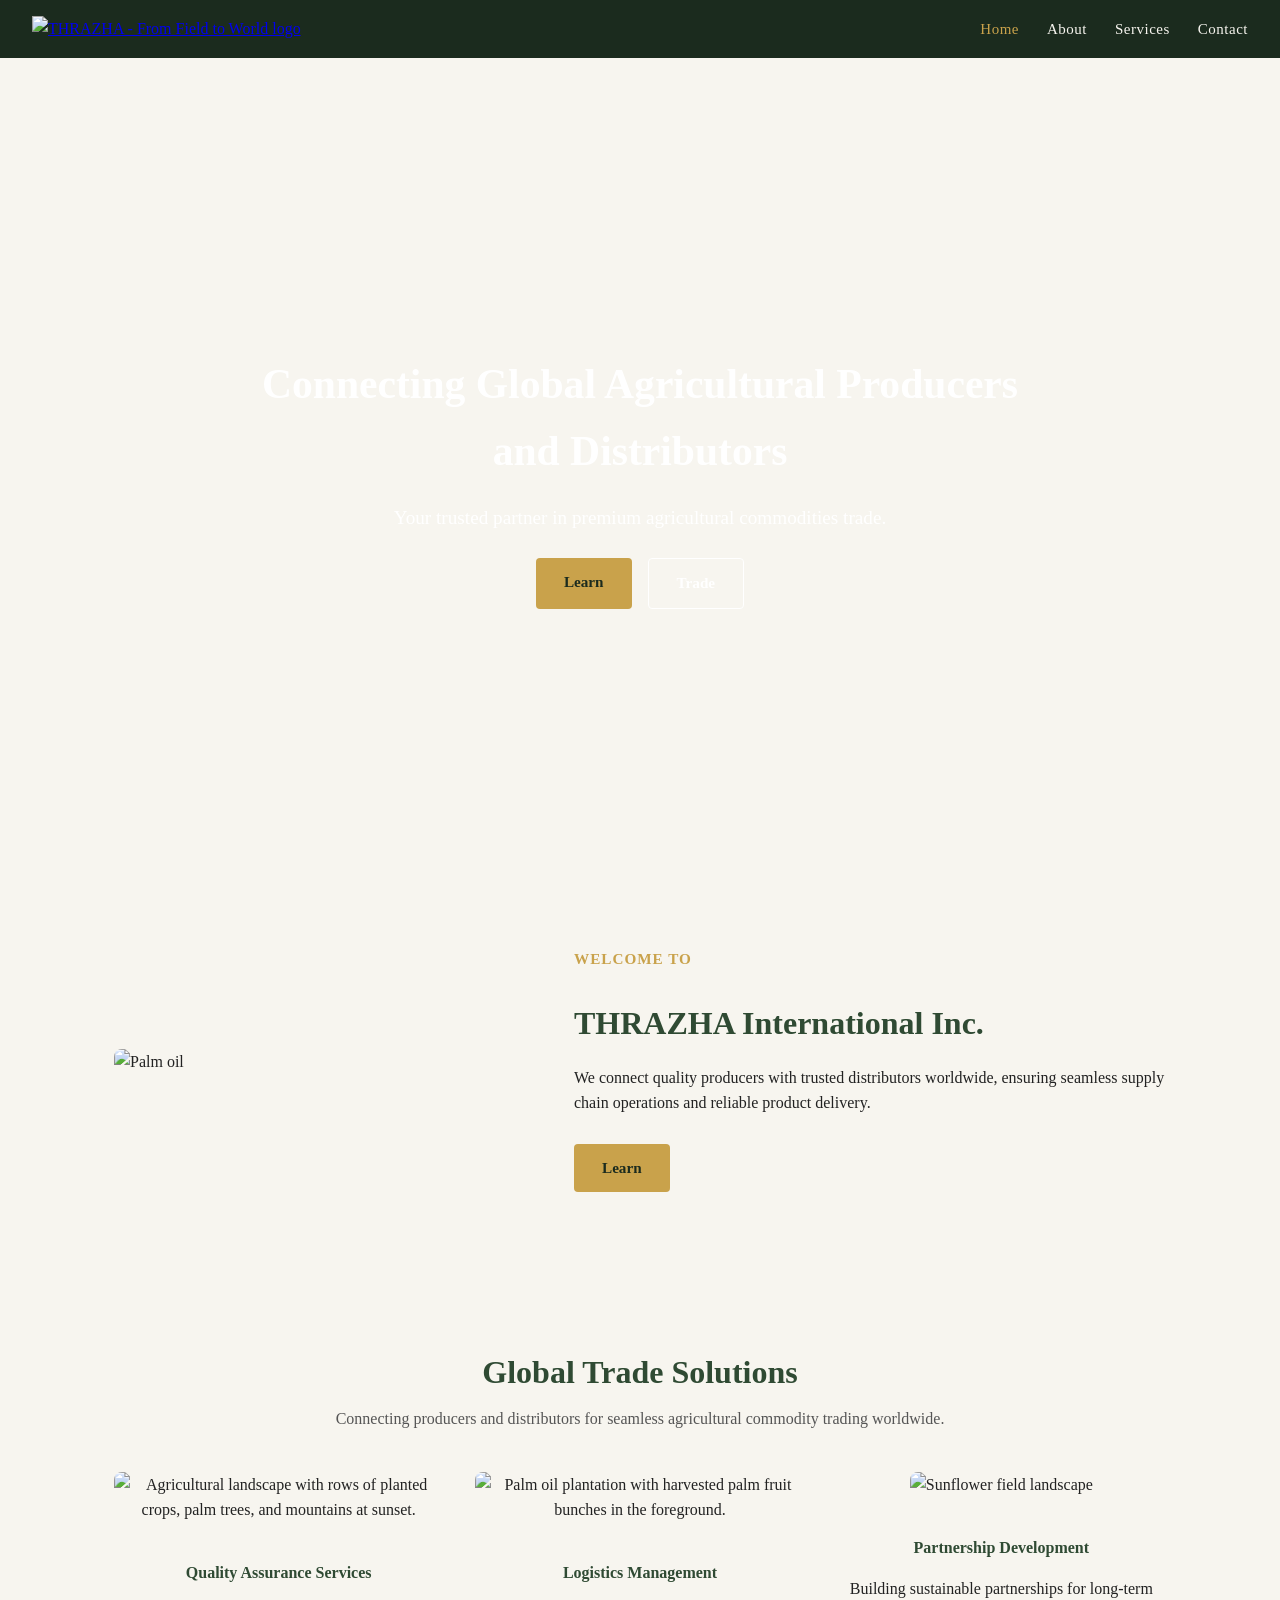
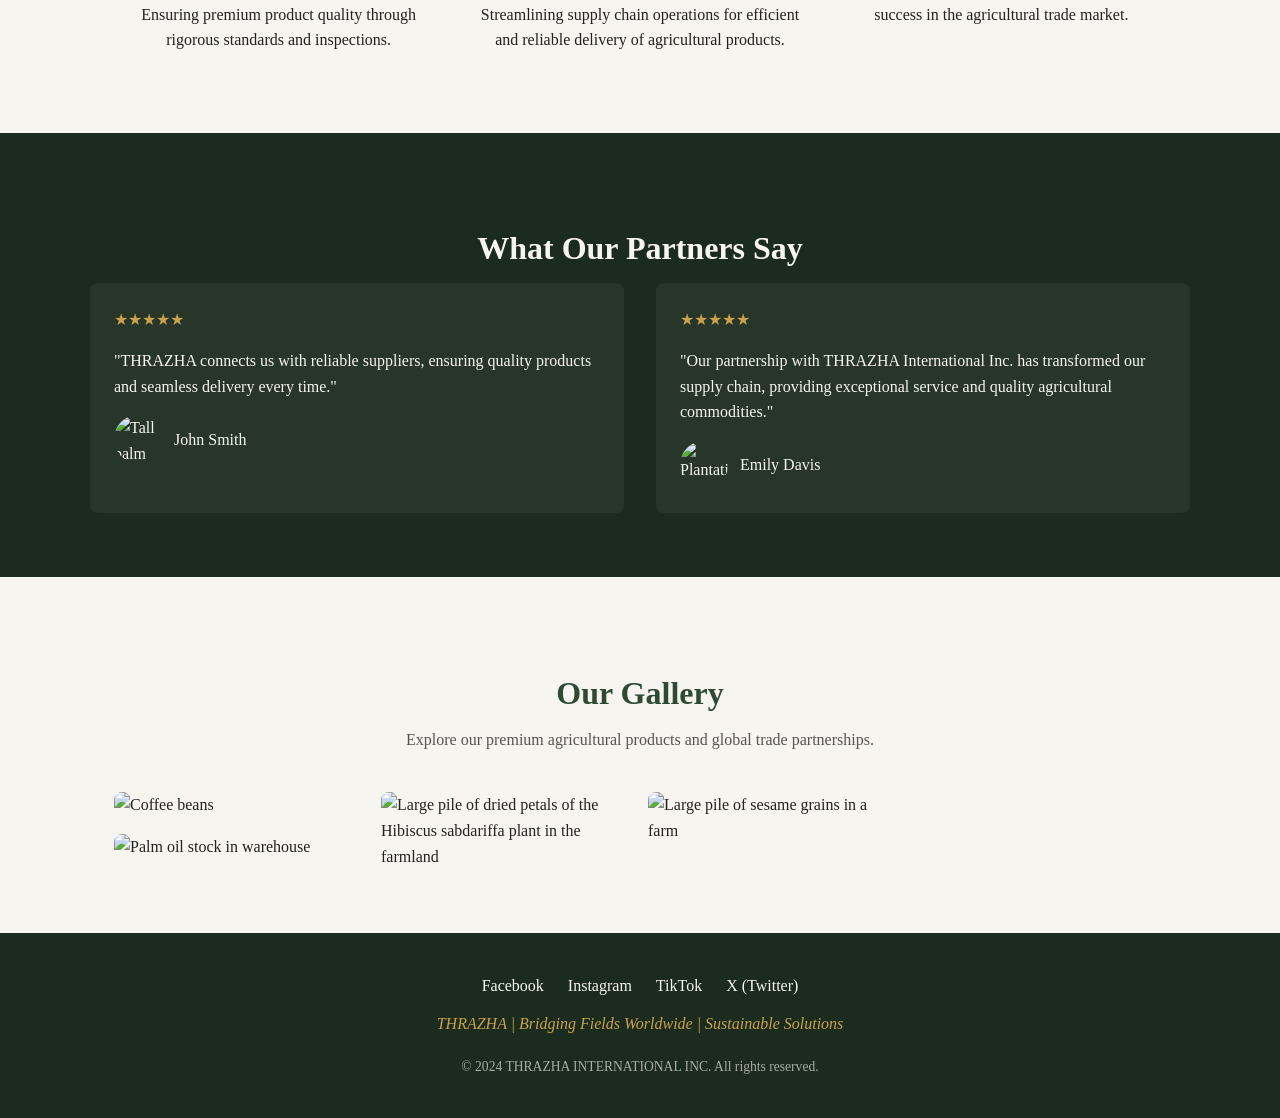
==== index.html @ e84e6064 "Migrate thrazha.ca static site from Hostinger to GitHub Pages (pages + config) Self-contained 4-page" ====
<!DOCTYPE html>
<html lang="en">
<head>
<meta charset="UTF-8">
<meta name="viewport" content="width=device-width, initial-scale=1.0">
<title>THRAZHA: Premier Canadian Agricultural Trading Company | THRAZHA - From Field to World</title>
<meta name="description" content="Your trusted partner in global agricultural trade, connecting quality producers with premium markets worldwide.">
<meta name="keywords" content="agricultural trading, palm oil, global trade">
<link rel="stylesheet" href="style.css">
</head>
<body>

<header>
  <a href="index.html"><img src="assets/logo.jpeg" alt="THRAZHA - From Field to World logo"></a>
  <nav>
    <ul>
      <li><a href="index.html" class="active">Home</a></li>
      <li><a href="about.html">About</a></li>
      <li><a href="services.html">Services</a></li>
      <li><a href="contact.html">Contact</a></li>
    </ul>
  </nav>
</header>

<!-- HERO with video -->
<section class="hero" style="padding:0; max-width:100%;">
  <video autoplay muted loop playsinline>
    <source src="assets/hero-video.mp4" type="video/mp4">
    Your browser does not support the video tag.
  </video>
  <div class="hero-content">
    <h1>Connecting Global Agricultural Producers and Distributors</h1>
    <p>Your trusted partner in premium agricultural commodities trade.</p>
    <div class="hero-buttons">
      <a class="btn btn-primary" href="about.html">Learn</a>
      <a class="btn btn-secondary" href="contact.html">Trade</a>
    </div>
  </div>
</section>

<!-- WELCOME -->
<section class="split">
  <img src="assets/palm-oil.jpg" alt="Palm oil">
  <div class="text">
    <h3>Welcome to</h3>
    <h2>THRAZHA International Inc.</h2>
    <p>We connect quality producers with trusted distributors worldwide, ensuring seamless supply chain operations and reliable product delivery.</p>
    <a class="btn btn-primary" href="about.html" style="margin-top:12px;">Learn</a>
  </div>
</section>

<!-- GLOBAL TRADE SOLUTIONS -->
<section>
  <h2>Global Trade Solutions</h2>
  <p class="lead">Connecting producers and distributors for seamless agricultural commodity trading worldwide.</p>
  <div class="grid-3">
    <div class="card">
      <img src="assets/unsplash-field-sunset.jpg" alt="Agricultural landscape with rows of planted crops, palm trees, and mountains at sunset.">
      <h4>Quality Assurance Services</h4>
      <p>Ensuring premium product quality through rigorous standards and inspections.</p>
    </div>
    <div class="card">
      <img src="assets/okitipupa-oil-palm.jpg" alt="Palm oil plantation with harvested palm fruit bunches in the foreground.">
      <h4>Logistics Management</h4>
      <p>Streamlining supply chain operations for efficient and reliable delivery of agricultural products.</p>
    </div>
    <div class="card">
      <img src="assets/sunflowers.jpg" alt="Sunflower field landscape">
      <h4>Partnership Development</h4>
      <p>Building sustainable partnerships for long-term success in the agricultural trade market.</p>
    </div>
  </div>
</section>

<!-- TESTIMONIALS -->
<section class="testimonials">
  <div class="testimonials-inner">
    <h2>What Our Partners Say</h2>
    <div class="testimonial-grid">
      <div class="testimonial-card">
        <div class="stars">&#9733;&#9733;&#9733;&#9733;&#9733;</div>
        <p>"THRAZHA connects us with reliable suppliers, ensuring quality products and seamless delivery every time."</p>
        <div class="testimonial-author">
          <img src="assets/unsplash-palm-tree.jpg" alt="Tall palm tree against a clear sky">
          <span>John Smith</span>
        </div>
      </div>
      <div class="testimonial-card">
        <div class="stars">&#9733;&#9733;&#9733;&#9733;&#9733;</div>
        <p>"Our partnership with THRAZHA International Inc. has transformed our supply chain, providing exceptional service and quality agricultural commodities."</p>
        <div class="testimonial-author">
          <img src="assets/unsplash-plantation.jpg" alt="Plantation field with young palm trees in rows">
          <span>Emily Davis</span>
        </div>
      </div>
    </div>
  </div>
</section>

<!-- GALLERY -->
<section>
  <h2>Our Gallery</h2>
  <p class="lead">Explore our premium agricultural products and global trade partnerships.</p>
  <div class="gallery">
    <img src="assets/coffee-bean.jpg" alt="Coffee beans">
    <img src="assets/palm-oil-warehouse.jpg" alt="Palm oil stock in warehouse">
    <img src="assets/hibiscus.jpg" alt="Large pile of dried petals of the Hibiscus sabdariffa plant in the farmland">
    <img src="assets/sesame.jpeg" alt="Large pile of sesame grains in a farm">
  </div>
</section>

<footer>
  <div class="social">
    <a href="https://www.facebook.com/" title="Go to Facebook page">Facebook</a>
    <a href="https://www.instagram.com/" title="Go to Instagram page">Instagram</a>
    <a href="https://tiktok.com/" title="Go to Tiktok page">TikTok</a>
    <a href="https://x.com/" title="Go to Twitter page">X (Twitter)</a>
  </div>
  <div class="tagline">THRAZHA | Bridging Fields Worldwide | Sustainable Solutions</div>
  <div class="copyright">&copy; 2024 THRAZHA INTERNATIONAL INC. All rights reserved.</div>
</footer>

</body>
</html>
---- style.css ----
:root {
  --brand-dark: #1b2b1e;
  --brand-green: #2f4a33;
  --brand-gold: #c9a24b;
  --text-light: #f7f5ef;
}
* { box-sizing: border-box; }
body {
  margin: 0;
  font-family: 'Georgia', 'Times New Roman', serif;
  color: #222;
  background: var(--text-light);
  line-height: 1.6;
}
header {
  display: flex;
  align-items: center;
  justify-content: space-between;
  padding: 16px 32px;
  background: var(--brand-dark);
  position: sticky;
  top: 0;
  z-index: 100;
}
header img { height: 48px; }
nav ul { list-style: none; display: flex; gap: 28px; margin: 0; padding: 0; }
nav a { color: var(--text-light); text-decoration: none; font-size: 15px; letter-spacing: 0.5px; }
nav a:hover, nav a.active { color: var(--brand-gold); }

.hero {
  position: relative;
  height: 90vh;
  min-height: 480px;
  overflow: hidden;
  display: flex;
  align-items: center;
  justify-content: center;
  color: white;
  text-align: center;
}
.hero video, .hero > img.hero-bg {
  position: absolute;
  top: 0; left: 0;
  width: 100%; height: 100%;
  object-fit: cover;
  z-index: 0;
  filter: brightness(0.55);
}
.hero-content { position: relative; z-index: 1; max-width: 800px; padding: 0 20px; }
.hero-content h1 { font-size: 2.6rem; margin-bottom: 12px; }
.hero-content p { font-size: 1.2rem; margin-bottom: 24px; }
.hero-buttons { display: flex; gap: 16px; justify-content: center; }
.btn {
  padding: 12px 28px;
  border-radius: 4px;
  text-decoration: none;
  font-weight: bold;
  font-size: 0.95rem;
  display: inline-block;
}
.btn-primary { background: var(--brand-gold); color: #1b2b1e; border: none; cursor: pointer; }
.btn-secondary { background: transparent; border: 1px solid white; color: white; }

section { padding: 64px 24px; max-width: 1100px; margin: 0 auto; }
section h2 { text-align: center; font-size: 2rem; color: var(--brand-green); margin-bottom: 8px; }
section .lead { text-align: center; max-width: 640px; margin: 0 auto 40px; color: #555; }

.split { display: flex; flex-wrap: wrap; gap: 40px; align-items: center; }
.split img { width: 100%; max-width: 420px; border-radius: 8px; object-fit: cover; }
.split .text { flex: 1; min-width: 280px; }
.split h3 { color: var(--brand-gold); text-transform: uppercase; letter-spacing: 1px; font-size: 0.95rem; }
.split h2 { text-align: left; }

.grid-3 { display: grid; grid-template-columns: repeat(auto-fit, minmax(280px, 1fr)); gap: 32px; }
.card { text-align: center; }
.card img { width: 100%; height: 220px; object-fit: cover; border-radius: 8px; margin-bottom: 16px; }
.card h4 { color: var(--brand-green); margin-bottom: 8px; }

.testimonials { background: var(--brand-dark); color: var(--text-light); max-width: 100%; }
.testimonials-inner { max-width: 1100px; margin: 0 auto; }
.testimonials h2 { color: var(--text-light); }
.testimonial-grid { display: grid; grid-template-columns: repeat(auto-fit, minmax(300px, 1fr)); gap: 32px; }
.testimonial-card { background: rgba(255,255,255,0.05); padding: 24px; border-radius: 8px; }
.testimonial-card .stars { color: var(--brand-gold); margin-bottom: 8px; }
.testimonial-author { display: flex; align-items: center; gap: 12px; margin-top: 16px; }
.testimonial-author img { width: 48px; height: 48px; border-radius: 50%; object-fit: cover; }

.gallery { columns: 4 200px; column-gap: 16px; }
.gallery img { width: 100%; margin-bottom: 16px; border-radius: 8px; display: block; break-inside: avoid; }

.contact-wrap { display: flex; flex-wrap: wrap; gap: 48px; }
.contact-form { flex: 1; min-width: 300px; }
.contact-info { flex: 1; min-width: 260px; }
.contact-form label { display: block; margin-bottom: 6px; font-weight: bold; color: var(--brand-green); }
.contact-form input, .contact-form textarea {
  width: 100%;
  padding: 12px;
  margin-bottom: 18px;
  border: 1px solid #ccc;
  border-radius: 4px;
  font-family: inherit;
  font-size: 1rem;
}
.contact-form textarea { min-height: 140px; resize: vertical; }
.contact-info h3 { color: var(--brand-green); }
.contact-info a { color: var(--brand-green); }

footer { background: var(--brand-dark); color: var(--text-light); text-align: center; padding: 40px 20px; }
footer .social a { color: var(--text-light); margin: 0 10px; text-decoration: none; }
footer .social a:hover { color: var(--brand-gold); }
footer .tagline { margin-top: 12px; color: var(--brand-gold); font-style: italic; }
footer .copyright { margin-top: 20px; font-size: 0.85rem; color: #aaa; }

@media (max-width: 700px) {
  nav ul { gap: 14px; flex-wrap: wrap; }
  .hero-content h1 { font-size: 1.8rem; }
}
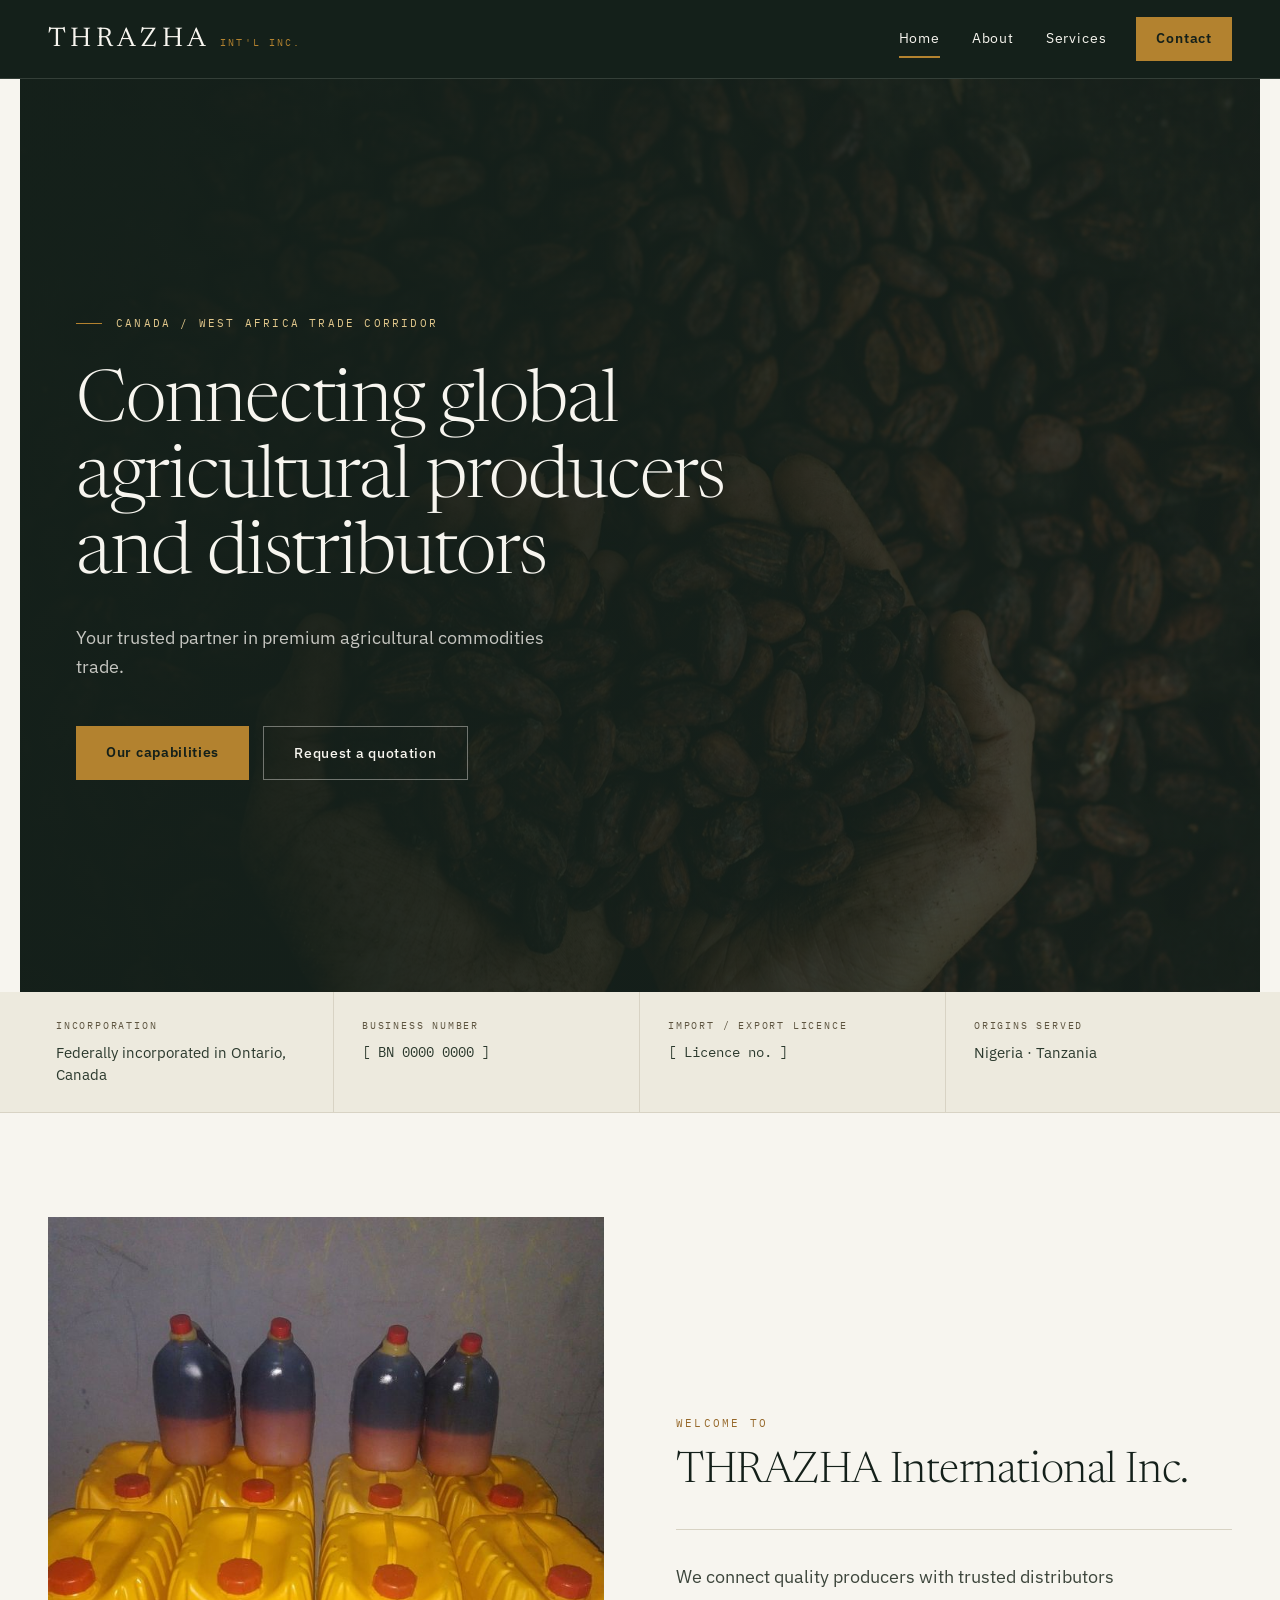
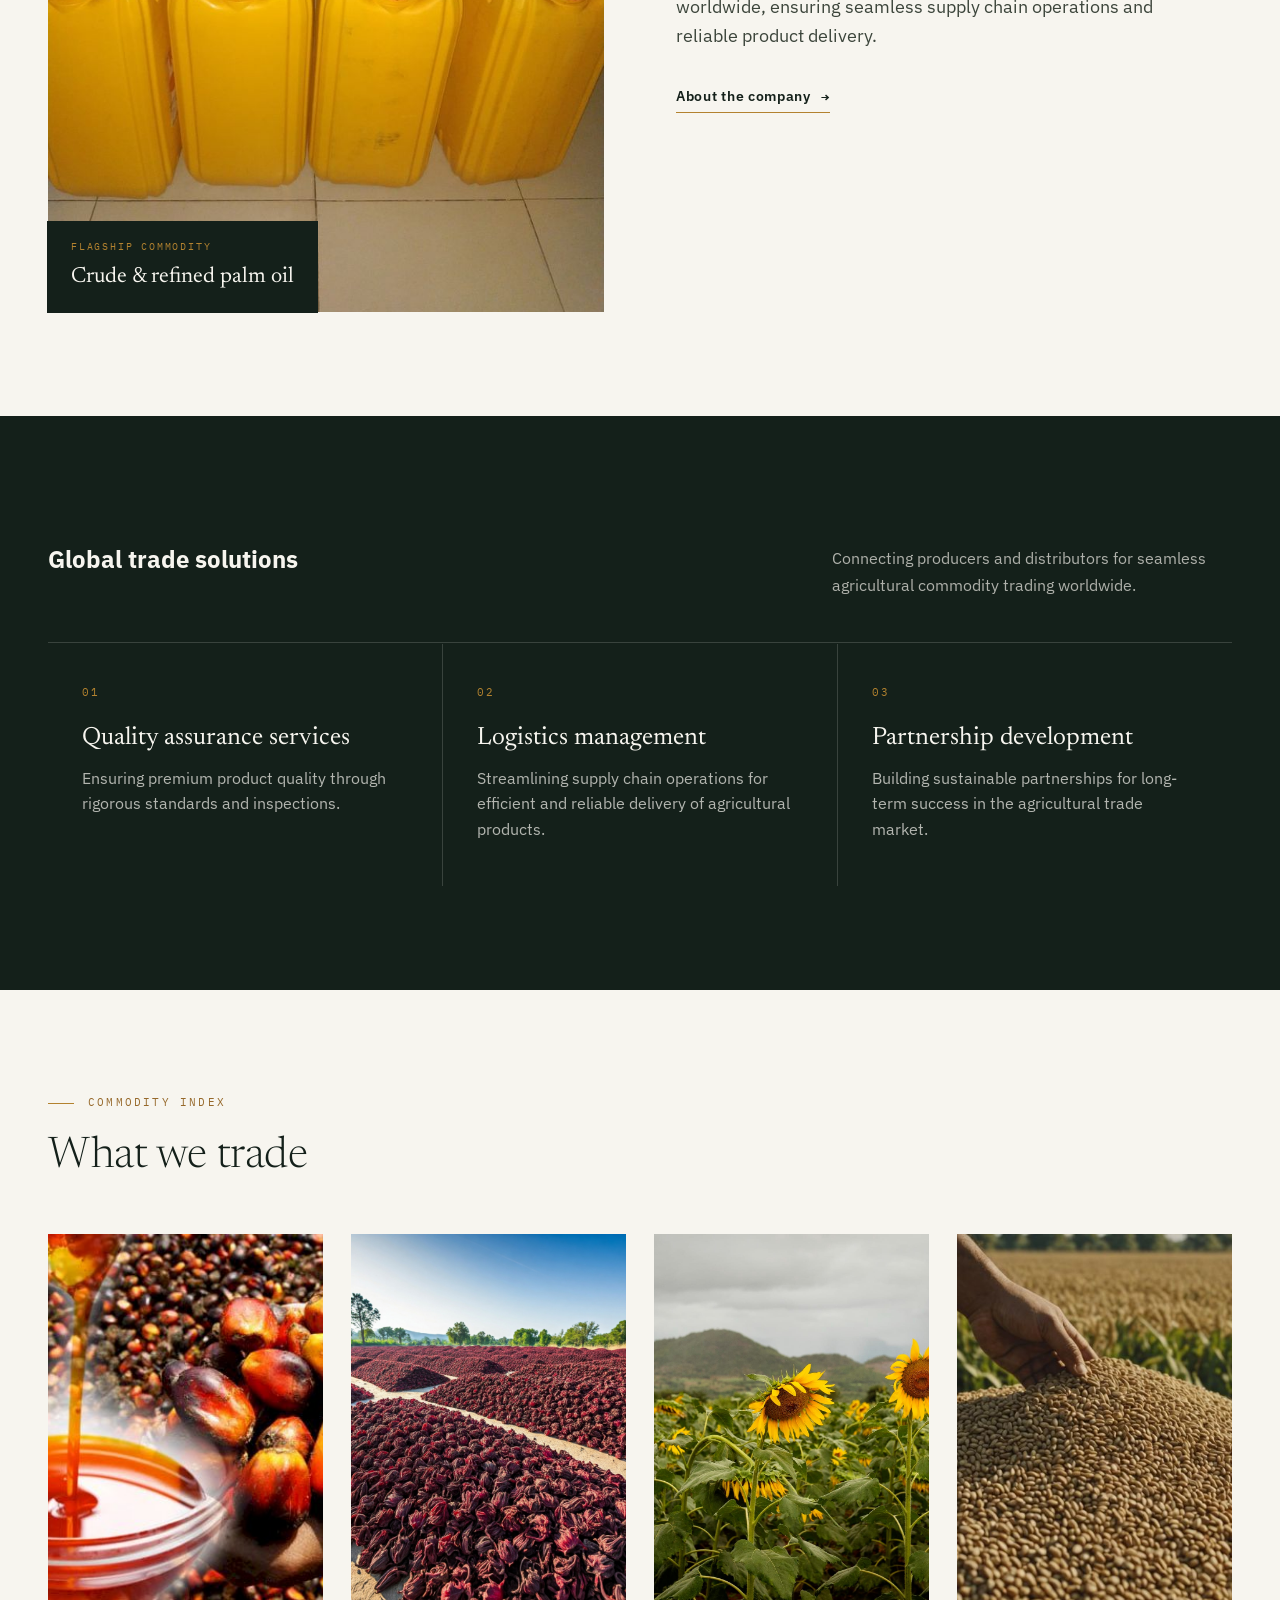
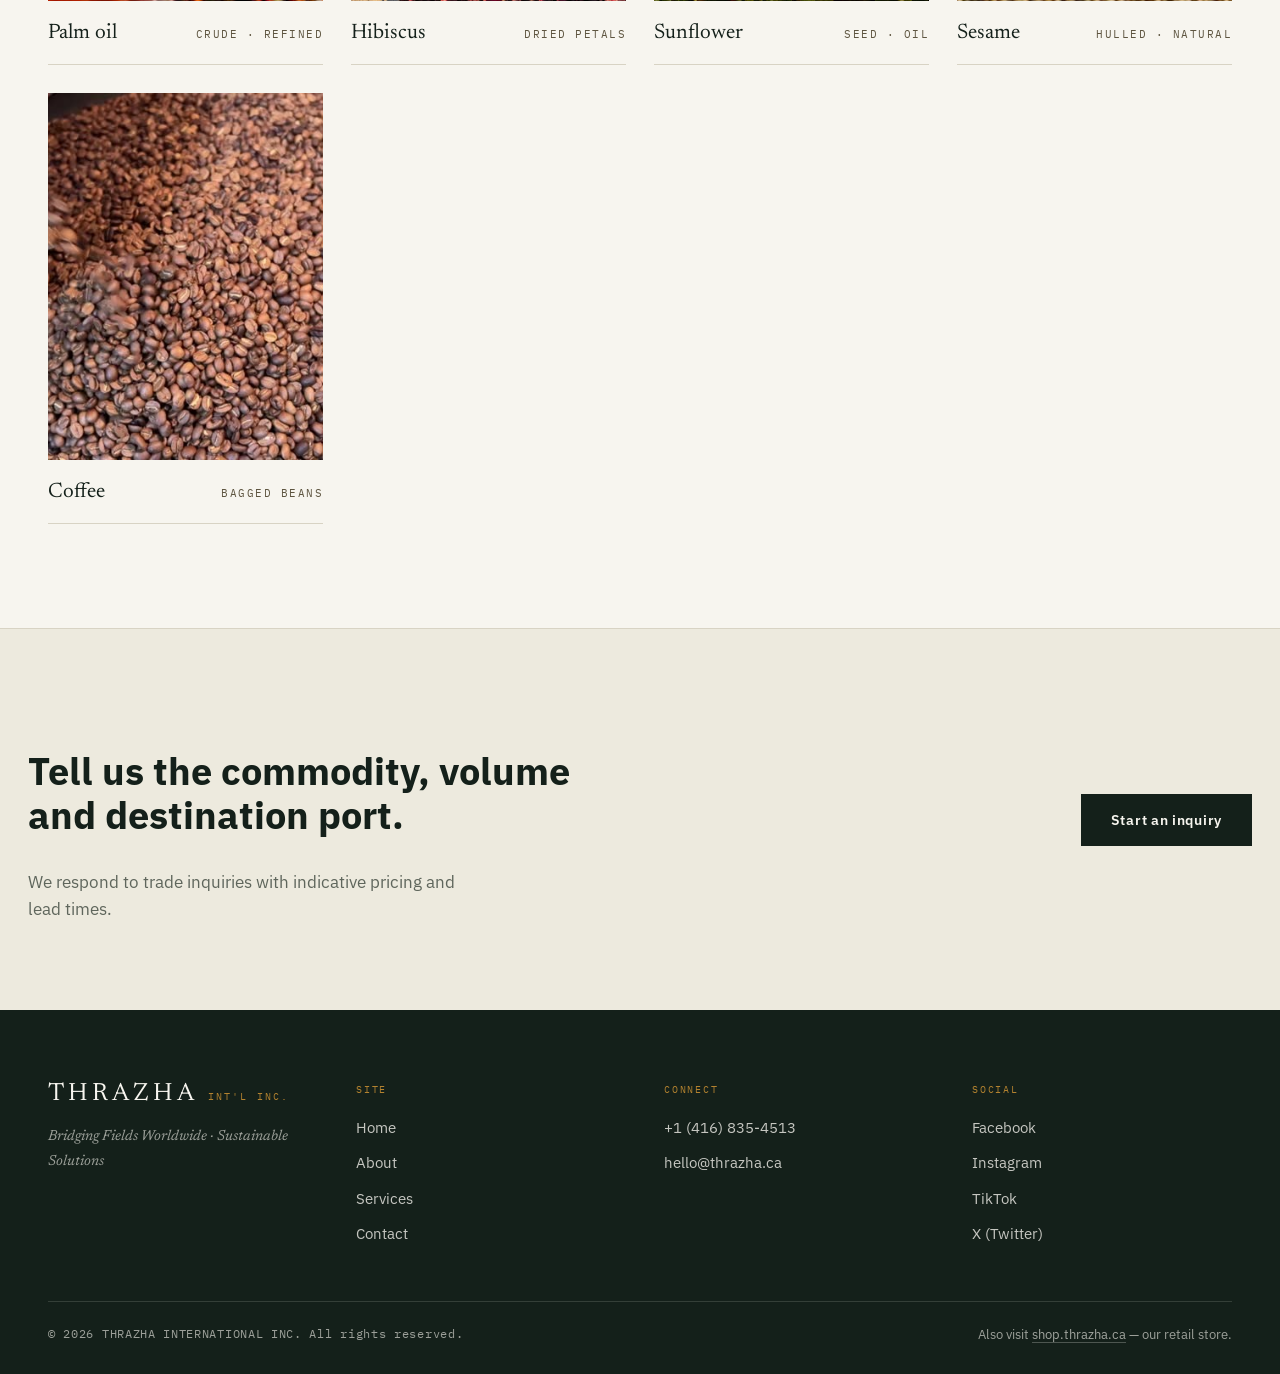
==== commit c578922e: "Redesign site with new visual identity from Claude Design Applies the new dark green/gold/cream pale" ====
--- a/index.html
+++ b/index.html
@@ -6,118 +6,192 @@
 <title>THRAZHA: Premier Canadian Agricultural Trading Company | THRAZHA - From Field to World</title>
 <meta name="description" content="Your trusted partner in global agricultural trade, connecting quality producers with premium markets worldwide.">
 <meta name="keywords" content="agricultural trading, palm oil, global trade">
+<link rel="preconnect" href="https://fonts.googleapis.com">
+<link rel="preconnect" href="https://fonts.gstatic.com" crossorigin>
+<link href="https://fonts.googleapis.com/css2?family=Newsreader:ital,opsz,wght@0,6..72,300;0,6..72,400;0,6..72,500;1,6..72,300;1,6..72,400&family=IBM+Plex+Sans:wght@400;500;600&family=IBM+Plex+Mono:wght@400;500&display=swap" rel="stylesheet">
 <link rel="stylesheet" href="style.css">
 </head>
 <body>
 
 <header>
-  <a href="index.html"><img src="assets/logo.jpeg" alt="THRAZHA - From Field to World logo"></a>
-  <nav>
-    <ul>
-      <li><a href="index.html" class="active">Home</a></li>
-      <li><a href="about.html">About</a></li>
-      <li><a href="services.html">Services</a></li>
-      <li><a href="contact.html">Contact</a></li>
-    </ul>
-  </nav>
+  <div class="header-inner">
+    <a class="brand" href="index.html">
+      <span class="brand-name">THRAZHA</span>
+      <span class="brand-suffix">Int'l&nbsp;Inc.</span>
+    </a>
+    <nav>
+      <ul>
+        <li><a href="index.html" class="active">Home</a></li>
+        <li><a href="about.html">About</a></li>
+        <li><a href="services.html">Services</a></li>
+        <li><a href="contact.html" class="nav-contact">Contact</a></li>
+      </ul>
+    </nav>
+  </div>
 </header>
 
-<!-- HERO with video -->
-<section class="hero" style="padding:0; max-width:100%;">
-  <video autoplay muted loop playsinline>
-    <source src="assets/hero-video.mp4" type="video/mp4">
-    Your browser does not support the video tag.
-  </video>
-  <div class="hero-content">
-    <h1>Connecting Global Agricultural Producers and Distributors</h1>
+<!-- HERO -->
+<section class="hero hero-home">
+  <img class="hero-bg" src="assets/unsplash-field-sunset.jpg" alt="Harvested beans held in cupped hands">
+  <div class="hero-scrim"></div>
+  <div class="hero-inner">
+    <div class="eyebrow on-dark"><span class="rule"></span>Canada&nbsp;/&nbsp;West Africa trade corridor</div>
+    <h1>Connecting global agricultural producers and distributors</h1>
     <p>Your trusted partner in premium agricultural commodities trade.</p>
     <div class="hero-buttons">
-      <a class="btn btn-primary" href="about.html">Learn</a>
-      <a class="btn btn-secondary" href="contact.html">Trade</a>
+      <a class="btn btn-primary" href="services.html">Our capabilities</a>
+      <a class="btn btn-secondary" href="contact.html">Request a quotation</a>
     </div>
   </div>
 </section>
 
+<!-- CREDENTIALS STRIP -->
+<div class="credentials">
+  <div class="credentials-grid">
+    <div class="credentials-item">
+      <div class="credentials-label">Incorporation</div>
+      <div class="credentials-value">Federally incorporated in Ontario, Canada</div>
+    </div>
+    <div class="credentials-item">
+      <div class="credentials-label">Business number</div>
+      <div class="credentials-value mono">[ BN 0000&nbsp;0000 ]</div>
+    </div>
+    <div class="credentials-item">
+      <div class="credentials-label">Import / export licence</div>
+      <div class="credentials-value mono">[ Licence no. ]</div>
+    </div>
+    <div class="credentials-item">
+      <div class="credentials-label">Origins served</div>
+      <div class="credentials-value">Nigeria&nbsp;&middot;&nbsp;Tanzania</div>
+    </div>
+  </div>
+</div>
+
 <!-- WELCOME -->
 <section class="split">
-  <img src="assets/palm-oil.jpg" alt="Palm oil">
-  <div class="text">
-    <h3>Welcome to</h3>
+  <div class="split-media">
+    <img src="assets/palm-oil-warehouse.jpg" alt="Palm oil in sealed jerrycans, ready for despatch">
+    <div class="split-tag">
+      <div class="credentials-label">Flagship commodity</div>
+      <div class="split-tag-value">Crude &amp; refined palm oil</div>
+    </div>
+  </div>
+  <div class="split-text">
+    <div class="eyebrow">Welcome to</div>
     <h2>THRAZHA International Inc.</h2>
+    <div class="divider"></div>
     <p>We connect quality producers with trusted distributors worldwide, ensuring seamless supply chain operations and reliable product delivery.</p>
-    <a class="btn btn-primary" href="about.html" style="margin-top:12px;">Learn</a>
+    <a class="split-link" href="about.html">About the company <span class="mono">&rarr;</span></a>
   </div>
 </section>
 
 <!-- GLOBAL TRADE SOLUTIONS -->
+<div class="section-dark">
+  <div class="section-dark-inner">
+    <div class="section-head-row">
+      <h2>Global trade solutions</h2>
+      <p>Connecting producers and distributors for seamless agricultural commodity trading worldwide.</p>
+    </div>
+    <div class="numbered-grid">
+      <div class="numbered-card">
+        <div class="numbered-index">01</div>
+        <h3>Quality assurance services</h3>
+        <p>Ensuring premium product quality through rigorous standards and inspections.</p>
+      </div>
+      <div class="numbered-card">
+        <div class="numbered-index">02</div>
+        <h3>Logistics management</h3>
+        <p>Streamlining supply chain operations for efficient and reliable delivery of agricultural products.</p>
+      </div>
+      <div class="numbered-card">
+        <div class="numbered-index">03</div>
+        <h3>Partnership development</h3>
+        <p>Building sustainable partnerships for long-term success in the agricultural trade market.</p>
+      </div>
+    </div>
+  </div>
+</div>
+
+<!-- COMMODITY INDEX -->
 <section>
-  <h2>Global Trade Solutions</h2>
-  <p class="lead">Connecting producers and distributors for seamless agricultural commodity trading worldwide.</p>
-  <div class="grid-3">
-    <div class="card">
-      <img src="assets/unsplash-field-sunset.jpg" alt="Agricultural landscape with rows of planted crops, palm trees, and mountains at sunset.">
-      <h4>Quality Assurance Services</h4>
-      <p>Ensuring premium product quality through rigorous standards and inspections.</p>
+  <div class="eyebrow"><span class="rule"></span>Commodity index</div>
+  <h2 style="margin-top:22px; max-width:22ch;">What we trade</h2>
+  <div class="commodity-grid">
+    <div class="commodity-card">
+      <div class="commodity-media"><img src="assets/palm-oil.jpg" alt="Palm oil"></div>
+      <div class="commodity-meta"><span class="name">Palm oil</span><span class="form">Crude &middot; refined</span></div>
     </div>
-    <div class="card">
-      <img src="assets/okitipupa-oil-palm.jpg" alt="Palm oil plantation with harvested palm fruit bunches in the foreground.">
-      <h4>Logistics Management</h4>
-      <p>Streamlining supply chain operations for efficient and reliable delivery of agricultural products.</p>
+    <div class="commodity-card">
+      <div class="commodity-media"><img src="assets/hibiscus.jpg" alt="Dried hibiscus petals"></div>
+      <div class="commodity-meta"><span class="name">Hibiscus</span><span class="form">Dried petals</span></div>
     </div>
-    <div class="card">
-      <img src="assets/sunflowers.jpg" alt="Sunflower field landscape">
-      <h4>Partnership Development</h4>
-      <p>Building sustainable partnerships for long-term success in the agricultural trade market.</p>
+    <div class="commodity-card">
+      <div class="commodity-media"><img src="assets/sunflowers.jpg" alt="Sunflower field"></div>
+      <div class="commodity-meta"><span class="name">Sunflower</span><span class="form">Seed &middot; oil</span></div>
+    </div>
+    <div class="commodity-card">
+      <div class="commodity-media"><img src="assets/sesame.jpeg" alt="Sesame grains"></div>
+      <div class="commodity-meta"><span class="name">Sesame</span><span class="form">Hulled &middot; natural</span></div>
+    </div>
+    <div class="commodity-card">
+      <div class="commodity-media"><img src="assets/coffee-bean.jpg" alt="Bagged coffee beans"></div>
+      <div class="commodity-meta"><span class="name">Coffee</span><span class="form">Bagged beans</span></div>
     </div>
   </div>
 </section>
 
-<!-- TESTIMONIALS -->
-<section class="testimonials">
-  <div class="testimonials-inner">
-    <h2>What Our Partners Say</h2>
-    <div class="testimonial-grid">
-      <div class="testimonial-card">
-        <div class="stars">&#9733;&#9733;&#9733;&#9733;&#9733;</div>
-        <p>"THRAZHA connects us with reliable suppliers, ensuring quality products and seamless delivery every time."</p>
-        <div class="testimonial-author">
-          <img src="assets/unsplash-palm-tree.jpg" alt="Tall palm tree against a clear sky">
-          <span>John Smith</span>
+<!-- CTA -->
+<div class="cta-banner">
+  <div class="cta-banner-inner">
+    <div>
+      <h2>Tell us the commodity, volume and destination port.</h2>
+      <p>We respond to trade inquiries with indicative pricing and lead times.</p>
+    </div>
+    <a class="btn btn-dark" href="contact.html">Start an inquiry</a>
+  </div>
+</div>
+
+<footer>
+  <div class="footer-inner">
+    <div class="footer-columns">
+      <div class="footer-brand">
+        <div class="brand" style="color:inherit;">
+          <span class="brand-name">THRAZHA</span>
+          <span class="brand-suffix">Int'l&nbsp;Inc.</span>
+        </div>
+        <p class="footer-tagline">Bridging Fields Worldwide &middot; Sustainable Solutions</p>
+      </div>
+      <div>
+        <div class="footer-heading">Site</div>
+        <div class="footer-links">
+          <a href="index.html">Home</a>
+          <a href="about.html">About</a>
+          <a href="services.html">Services</a>
+          <a href="contact.html">Contact</a>
         </div>
       </div>
-      <div class="testimonial-card">
-        <div class="stars">&#9733;&#9733;&#9733;&#9733;&#9733;</div>
-        <p>"Our partnership with THRAZHA International Inc. has transformed our supply chain, providing exceptional service and quality agricultural commodities."</p>
-        <div class="testimonial-author">
-          <img src="assets/unsplash-plantation.jpg" alt="Plantation field with young palm trees in rows">
-          <span>Emily Davis</span>
+      <div>
+        <div class="footer-heading">Connect</div>
+        <div class="footer-links">
+          <a href="tel:+14168354513">+1 (416) 835-4513</a>
+          <a href="mailto:hello@thrazha.ca">hello@thrazha.ca</a>
+        </div>
+      </div>
+      <div>
+        <div class="footer-heading">Social</div>
+        <div class="footer-links">
+          <a href="https://www.facebook.com/" title="Go to Facebook page">Facebook</a>
+          <a href="https://www.instagram.com/" title="Go to Instagram page">Instagram</a>
+          <a href="https://tiktok.com/" title="Go to Tiktok page">TikTok</a>
+          <a href="https://x.com/" title="Go to Twitter page">X (Twitter)</a>
         </div>
       </div>
     </div>
+    <div class="footer-bottom">
+      <div class="footer-copyright">&copy; 2026 THRAZHA INTERNATIONAL INC. All rights reserved.</div>
+      <div class="footer-shop">Also visit <a href="https://shop.thrazha.ca">shop.thrazha.ca</a> &mdash; our retail store.</div>
+    </div>
   </div>
-</section>
-
-<!-- GALLERY -->
-<section>
-  <h2>Our Gallery</h2>
-  <p class="lead">Explore our premium agricultural products and global trade partnerships.</p>
-  <div class="gallery">
-    <img src="assets/coffee-bean.jpg" alt="Coffee beans">
-    <img src="assets/palm-oil-warehouse.jpg" alt="Palm oil stock in warehouse">
-    <img src="assets/hibiscus.jpg" alt="Large pile of dried petals of the Hibiscus sabdariffa plant in the farmland">
-    <img src="assets/sesame.jpeg" alt="Large pile of sesame grains in a farm">
-  </div>
-</section>
-
-<footer>
-  <div class="social">
-    <a href="https://www.facebook.com/" title="Go to Facebook page">Facebook</a>
-    <a href="https://www.instagram.com/" title="Go to Instagram page">Instagram</a>
-    <a href="https://tiktok.com/" title="Go to Tiktok page">TikTok</a>
-    <a href="https://x.com/" title="Go to Twitter page">X (Twitter)</a>
-  </div>
-  <div class="tagline">THRAZHA | Bridging Fields Worldwide | Sustainable Solutions</div>
-  <div class="copyright">&copy; 2024 THRAZHA INTERNATIONAL INC. All rights reserved.</div>
 </footer>
 
 </body>
--- a/style.css
+++ b/style.css
@@ -1,117 +1,491 @@
 :root {
-  --brand-dark: #1b2b1e;
-  --brand-green: #2f4a33;
-  --brand-gold: #c9a24b;
-  --text-light: #f7f5ef;
-}
+  --ink: #14201a;
+  --ink-soft: #23372a;
+  --gold: #b3822f;
+  --gold-hover: #c99b45;
+  --gold-light: #e2c88c;
+  --gold-dark: #96682a;
+  --bg: #f7f5ef;
+  --bg-alt: #edeade;
+  --border: #d8d3c4;
+  --text: #14201a;
+  --text-body: #3c453b;
+  --text-muted: #5f665c;
+  --text-mono: #5e5540;
+  --text-fact: #2c3a2e;
+}
+
 * { box-sizing: border-box; }
+
 body {
   margin: 0;
-  font-family: 'Georgia', 'Times New Roman', serif;
-  color: #222;
-  background: var(--text-light);
+  font-family: 'IBM Plex Sans', system-ui, sans-serif;
+  background: var(--bg);
+  color: var(--text);
   line-height: 1.6;
-}
+  -webkit-font-smoothing: antialiased;
+}
+
+a { color: var(--text); text-decoration: none; }
+a:hover { color: var(--gold-dark); }
+input, textarea, button { font: inherit; }
+::selection { background: var(--gold); color: #fff; }
+
+.serif { font-family: 'Newsreader', Georgia, serif; }
+.mono { font-family: 'IBM Plex Mono', monospace; }
+
+/* HEADER */
 header {
-  display: flex;
-  align-items: center;
-  justify-content: space-between;
-  padding: 16px 32px;
-  background: var(--brand-dark);
   position: sticky;
   top: 0;
   z-index: 100;
-}
-header img { height: 48px; }
-nav ul { list-style: none; display: flex; gap: 28px; margin: 0; padding: 0; }
-nav a { color: var(--text-light); text-decoration: none; font-size: 15px; letter-spacing: 0.5px; }
-nav a:hover, nav a.active { color: var(--brand-gold); }
-
+  background: var(--ink);
+  color: var(--bg);
+  border-bottom: 1px solid rgba(247,245,239,0.14);
+}
+.header-inner {
+  max-width: 1240px;
+  margin: 0 auto;
+  padding: 0 28px;
+  height: 78px;
+  display: flex;
+  align-items: center;
+  justify-content: space-between;
+  gap: 32px;
+}
+.brand {
+  display: flex;
+  align-items: baseline;
+  gap: 10px;
+  color: var(--bg);
+}
+.brand-name {
+  font-family: 'Newsreader', Georgia, serif;
+  font-size: 27px;
+  letter-spacing: 0.16em;
+  font-weight: 400;
+  line-height: 1;
+}
+.brand-suffix {
+  font-family: 'IBM Plex Mono', monospace;
+  font-size: 9.5px;
+  letter-spacing: 0.22em;
+  text-transform: uppercase;
+  color: var(--gold);
+  padding-bottom: 2px;
+}
+nav ul { list-style: none; display: flex; align-items: center; gap: 4px; margin: 0; padding: 0; }
+nav a {
+  position: relative;
+  display: inline-block;
+  padding: 10px 14px;
+  color: var(--bg);
+  font-size: 13.5px;
+  letter-spacing: 0.06em;
+}
+nav a:hover { color: var(--gold-light); }
+nav a.active { color: var(--bg); }
+nav a.active::after {
+  content: "";
+  position: absolute;
+  left: 14px;
+  right: 14px;
+  bottom: 2px;
+  height: 1.5px;
+  background: var(--gold);
+}
+nav a.nav-contact {
+  margin-left: 12px;
+  padding: 11px 20px;
+  background: var(--gold);
+  color: var(--ink);
+  font-weight: 600;
+}
+nav a.nav-contact:hover { background: var(--gold-hover); color: var(--ink); }
+
+/* EYEBROW */
+.eyebrow {
+  display: flex;
+  align-items: center;
+  gap: 14px;
+  font-family: 'IBM Plex Mono', monospace;
+  font-size: 11px;
+  letter-spacing: 0.2em;
+  text-transform: uppercase;
+  color: var(--gold-dark);
+}
+.eyebrow.on-dark { color: var(--gold-light); }
+.eyebrow .rule { width: 26px; height: 1px; background: var(--gold); display: inline-block; }
+
+/* HERO (home + section headers) */
 .hero {
   position: relative;
-  height: 90vh;
-  min-height: 480px;
+  background: var(--ink);
+  color: var(--bg);
   overflow: hidden;
-  display: flex;
-  align-items: center;
-  justify-content: center;
-  color: white;
-  text-align: center;
-}
-.hero video, .hero > img.hero-bg {
+}
+.hero img.hero-bg {
   position: absolute;
-  top: 0; left: 0;
-  width: 100%; height: 100%;
+  inset: 0;
+  width: 100%;
+  height: 100%;
   object-fit: cover;
-  z-index: 0;
-  filter: brightness(0.55);
-}
-.hero-content { position: relative; z-index: 1; max-width: 800px; padding: 0 20px; }
-.hero-content h1 { font-size: 2.6rem; margin-bottom: 12px; }
-.hero-content p { font-size: 1.2rem; margin-bottom: 24px; }
-.hero-buttons { display: flex; gap: 16px; justify-content: center; }
+}
+.hero .hero-scrim {
+  position: absolute;
+  inset: 0;
+}
+.hero-home .hero-scrim { background: linear-gradient(100deg, rgba(20,32,26,0.92) 0%, rgba(20,32,26,0.62) 55%, rgba(20,32,26,0.34) 100%); }
+.hero-home img.hero-bg { opacity: 0.42; }
+.hero-page .hero-scrim { background: linear-gradient(100deg, rgba(20,32,26,0.94) 0%, rgba(20,32,26,0.7) 100%); }
+.hero-page img.hero-bg { opacity: 0.3; }
+.hero-inner {
+  position: relative;
+  max-width: 1240px;
+  margin: 0 auto;
+  padding: 132px 28px 108px;
+}
+.hero-page .hero-inner { padding: 96px 28px 88px; }
+.hero-solid { background: var(--ink); color: var(--bg); }
+.hero h1 {
+  font-family: 'Newsreader', Georgia, serif;
+  font-weight: 300;
+  font-size: clamp(36px, 5.6vw, 74px);
+  line-height: 1.06;
+  letter-spacing: -0.015em;
+  margin: 24px 0 0;
+  max-width: 18ch;
+}
+.hero-home h1 { margin-top: 34px; max-width: 17ch; }
+.hero p {
+  margin: 28px 0 0;
+  max-width: 46ch;
+  font-size: 17.5px;
+  line-height: 1.7;
+  color: rgba(247,245,239,0.78);
+}
+.hero-buttons { display: flex; flex-wrap: wrap; gap: 14px; margin-top: 44px; }
+
+/* BUTTONS */
 .btn {
-  padding: 12px 28px;
-  border-radius: 4px;
+  display: inline-block;
+  padding: 15px 30px;
+  font-size: 14px;
+  font-weight: 600;
+  letter-spacing: 0.05em;
   text-decoration: none;
-  font-weight: bold;
-  font-size: 0.95rem;
-  display: inline-block;
-}
-.btn-primary { background: var(--brand-gold); color: #1b2b1e; border: none; cursor: pointer; }
-.btn-secondary { background: transparent; border: 1px solid white; color: white; }
-
-section { padding: 64px 24px; max-width: 1100px; margin: 0 auto; }
-section h2 { text-align: center; font-size: 2rem; color: var(--brand-green); margin-bottom: 8px; }
-section .lead { text-align: center; max-width: 640px; margin: 0 auto 40px; color: #555; }
-
-.split { display: flex; flex-wrap: wrap; gap: 40px; align-items: center; }
-.split img { width: 100%; max-width: 420px; border-radius: 8px; object-fit: cover; }
-.split .text { flex: 1; min-width: 280px; }
-.split h3 { color: var(--brand-gold); text-transform: uppercase; letter-spacing: 1px; font-size: 0.95rem; }
-.split h2 { text-align: left; }
-
-.grid-3 { display: grid; grid-template-columns: repeat(auto-fit, minmax(280px, 1fr)); gap: 32px; }
-.card { text-align: center; }
-.card img { width: 100%; height: 220px; object-fit: cover; border-radius: 8px; margin-bottom: 16px; }
-.card h4 { color: var(--brand-green); margin-bottom: 8px; }
-
-.testimonials { background: var(--brand-dark); color: var(--text-light); max-width: 100%; }
-.testimonials-inner { max-width: 1100px; margin: 0 auto; }
-.testimonials h2 { color: var(--text-light); }
-.testimonial-grid { display: grid; grid-template-columns: repeat(auto-fit, minmax(300px, 1fr)); gap: 32px; }
-.testimonial-card { background: rgba(255,255,255,0.05); padding: 24px; border-radius: 8px; }
-.testimonial-card .stars { color: var(--brand-gold); margin-bottom: 8px; }
-.testimonial-author { display: flex; align-items: center; gap: 12px; margin-top: 16px; }
-.testimonial-author img { width: 48px; height: 48px; border-radius: 50%; object-fit: cover; }
-
-.gallery { columns: 4 200px; column-gap: 16px; }
-.gallery img { width: 100%; margin-bottom: 16px; border-radius: 8px; display: block; break-inside: avoid; }
-
-.contact-wrap { display: flex; flex-wrap: wrap; gap: 48px; }
-.contact-form { flex: 1; min-width: 300px; }
-.contact-info { flex: 1; min-width: 260px; }
-.contact-form label { display: block; margin-bottom: 6px; font-weight: bold; color: var(--brand-green); }
-.contact-form input, .contact-form textarea {
+  border: none;
+  cursor: pointer;
+  white-space: nowrap;
+}
+.btn-primary { background: var(--gold); color: var(--ink); }
+.btn-primary:hover { background: var(--gold-hover); color: var(--ink); }
+.btn-secondary { background: transparent; border: 1px solid rgba(247,245,239,0.4); color: var(--bg); font-weight: 500; }
+.btn-secondary:hover { border-color: var(--bg); background: rgba(247,245,239,0.07); color: var(--bg); }
+.btn-dark { background: var(--ink); color: var(--bg); }
+.btn-dark:hover { background: var(--ink-soft); color: var(--bg); }
+
+/* SECTION LAYOUT */
+section { padding: 104px 28px; max-width: 1240px; margin: 0 auto; }
+section h2 {
+  font-family: 'Newsreader', Georgia, serif;
+  font-weight: 300;
+  font-size: clamp(30px, 3.4vw, 46px);
+  line-height: 1.1;
+  letter-spacing: -0.01em;
+  margin: 0;
+}
+.divider { width: 100%; height: 1px; background: var(--border); margin: 32px 0; }
+
+/* CREDENTIALS STRIP */
+.credentials { background: var(--bg-alt); border-bottom: 1px solid var(--border); padding: 0 28px; max-width: 100%; }
+.credentials-grid {
+  max-width: 1240px;
+  margin: 0 auto;
+  display: grid;
+  grid-template-columns: repeat(auto-fit, minmax(210px, 1fr));
+}
+.credentials-item { padding: 26px 28px; border-right: 1px solid var(--border); }
+.credentials-item:last-child { border-right: none; }
+.credentials-label {
+  font-family: 'IBM Plex Mono', monospace;
+  font-size: 10px;
+  letter-spacing: 0.18em;
+  text-transform: uppercase;
+  color: var(--text-mono);
+}
+.credentials-value { margin-top: 8px; font-size: 15px; line-height: 1.45; color: var(--text-fact); }
+.credentials-value.mono { font-family: 'IBM Plex Mono', monospace; font-size: 14px; }
+
+/* SPLIT / STORY */
+.split { display: grid; grid-template-columns: repeat(auto-fit, minmax(320px, 1fr)); gap: 72px; align-items: center; }
+.split-media { position: relative; }
+.split-media img { width: 100%; aspect-ratio: 4 / 5; object-fit: cover; display: block; }
+.split-tag {
+  position: absolute;
+  bottom: -1px;
+  left: -1px;
+  background: var(--ink);
+  color: var(--bg);
+  padding: 18px 24px;
+  max-width: 62%;
+}
+.split-tag .credentials-label { color: var(--gold); }
+.split-tag .split-tag-value { font-family: 'Newsreader', Georgia, serif; font-size: 22px; margin-top: 5px; }
+.split-text .eyebrow { margin-bottom: 0; }
+.split-text h2 { margin-top: 16px; max-width: 22ch; }
+.split-text p { margin: 0; font-size: 17.5px; line-height: 1.7; color: var(--text-body); max-width: 48ch; }
+.split-link {
+  display: inline-flex;
+  align-items: center;
+  gap: 10px;
+  margin-top: 34px;
+  font-size: 14px;
+  font-weight: 600;
+  letter-spacing: 0.05em;
+  color: var(--text);
+  border-bottom: 1.5px solid var(--gold);
+  padding-bottom: 5px;
+}
+.split-link:hover { color: var(--gold-dark); }
+
+.image-grid { display: grid; grid-template-columns: 1fr 1fr; gap: 16px; }
+.image-grid img { width: 100%; height: 100%; object-fit: cover; display: block; }
+.image-grid .tall { aspect-ratio: auto; grid-row: span 2; }
+.image-grid .square { aspect-ratio: 1 / 1; }
+
+/* DARK SOLUTIONS / NUMBERED GRID */
+.section-dark { background: var(--ink); color: var(--bg); max-width: 100%; padding: 0; }
+.section-dark-inner { max-width: 1240px; margin: 0 auto; padding: 104px 28px; }
+.section-head-row {
+  display: flex;
+  flex-wrap: wrap;
+  gap: 40px;
+  align-items: flex-end;
+  justify-content: space-between;
+  padding-bottom: 44px;
+  border-bottom: 1px solid rgba(247,245,239,0.16);
+}
+.section-dark .section-head-row h2 { color: var(--bg); max-width: 20ch; }
+.section-head-row p { margin: 0; max-width: 40ch; font-size: 16px; line-height: 1.65; color: rgba(247,245,239,0.68); }
+
+.numbered-grid {
+  display: grid;
+  grid-template-columns: repeat(auto-fit, minmax(270px, 1fr));
+  gap: 1px;
+  background: rgba(247,245,239,0.16);
+  margin-top: 1px;
+}
+.numbered-card { background: var(--ink); padding: 40px 34px 44px; }
+.numbered-index { font-family: 'IBM Plex Mono', monospace; font-size: 11px; letter-spacing: 0.18em; color: var(--gold); }
+.numbered-card h3 {
+  font-family: 'Newsreader', Georgia, serif;
+  font-weight: 400;
+  font-size: 25px;
+  line-height: 1.2;
+  margin: 22px 0 12px;
+  color: var(--bg);
+}
+.numbered-card p { margin: 0; font-size: 15.5px; line-height: 1.65; color: rgba(247,245,239,0.7); }
+
+/* LIGHT NUMBERED PILLARS (about page) */
+.pillars { background: var(--bg-alt); border-top: 1px solid var(--border); border-bottom: 1px solid var(--border); max-width: 100%; padding: 0 28px; }
+.pillars-inner { max-width: 1240px; margin: 0 auto; padding: 96px 0; }
+.pillars-grid { display: grid; grid-template-columns: repeat(auto-fit, minmax(260px, 1fr)); gap: 1px; background: var(--border); }
+.pillar { background: var(--bg-alt); padding: 0 34px; }
+.pillar .numbered-index { color: var(--gold-dark); }
+.pillar h3 { font-family: 'Newsreader', Georgia, serif; font-weight: 400; font-size: 26px; line-height: 1.2; margin: 20px 0 12px; }
+.pillar p { margin: 0 0 8px; font-size: 15.5px; line-height: 1.7; color: var(--text-muted); }
+
+/* FACTS GRID */
+.facts-grid { display: grid; grid-template-columns: repeat(auto-fit, minmax(240px, 1fr)); gap: 44px; }
+.fact-value { margin-top: 10px; font-size: 16.5px; line-height: 1.6; color: var(--text-fact); }
+.fact-value.mono { font-family: 'IBM Plex Mono', monospace; font-size: 16px; }
+.fact-sub { font-family: 'IBM Plex Mono', monospace; font-size: 13.5px; color: var(--text-mono); }
+
+/* COMMODITY INDEX */
+.commodity-grid { display: grid; grid-template-columns: repeat(auto-fit, minmax(232px, 1fr)); gap: 28px; margin-top: 52px; }
+.commodity-media { overflow: hidden; background: var(--bg-alt); }
+.commodity-media img {
   width: 100%;
-  padding: 12px;
-  margin-bottom: 18px;
-  border: 1px solid #ccc;
-  border-radius: 4px;
-  font-family: inherit;
-  font-size: 1rem;
-}
-.contact-form textarea { min-height: 140px; resize: vertical; }
-.contact-info h3 { color: var(--brand-green); }
-.contact-info a { color: var(--brand-green); }
-
-footer { background: var(--brand-dark); color: var(--text-light); text-align: center; padding: 40px 20px; }
-footer .social a { color: var(--text-light); margin: 0 10px; text-decoration: none; }
-footer .social a:hover { color: var(--brand-gold); }
-footer .tagline { margin-top: 12px; color: var(--brand-gold); font-style: italic; }
-footer .copyright { margin-top: 20px; font-size: 0.85rem; color: #aaa; }
+  aspect-ratio: 3 / 4;
+  object-fit: cover;
+  display: block;
+  transition: transform 600ms cubic-bezier(0.2,0.7,0.2,1);
+}
+.commodity-card:hover .commodity-media img { transform: scale(1.045); }
+.commodity-meta {
+  display: flex;
+  align-items: baseline;
+  justify-content: space-between;
+  gap: 12px;
+  padding: 16px 0 14px;
+  border-bottom: 1px solid var(--border);
+}
+.commodity-meta .name { font-family: 'Newsreader', Georgia, serif; font-size: 21px; }
+.commodity-meta .form {
+  font-family: 'IBM Plex Mono', monospace;
+  font-size: 10.5px;
+  letter-spacing: 0.14em;
+  text-transform: uppercase;
+  color: var(--text-mono);
+}
+
+/* CTA BANNER */
+.cta-banner { background: var(--bg-alt); border-top: 1px solid var(--border); max-width: 100%; padding: 0 28px; }
+.cta-banner-inner {
+  max-width: 1240px;
+  margin: 0 auto;
+  padding: 88px 0;
+  display: flex;
+  flex-wrap: wrap;
+  gap: 40px;
+  align-items: center;
+  justify-content: space-between;
+}
+.cta-banner h2 { font-size: clamp(28px, 3vw, 40px); line-height: 1.15; max-width: 24ch; }
+.cta-banner p { margin: 16px 0 0; font-size: 16.5px; line-height: 1.6; color: var(--text-muted); max-width: 44ch; }
+
+/* SERVICES DETAIL */
+.service-row {
+  display: grid;
+  grid-template-columns: repeat(auto-fit, minmax(300px, 1fr));
+  gap: 64px;
+  align-items: center;
+  padding-bottom: 64px;
+  margin-bottom: 64px;
+  border-bottom: 1px solid var(--border);
+}
+.service-row:last-child { border-bottom: none; margin-bottom: 0; padding-bottom: 0; }
+.service-row h2 { font-size: clamp(28px, 3.2vw, 42px); line-height: 1.12; margin: 20px 0 18px; max-width: 20ch; }
+.service-row p { margin: 0; font-size: 17px; line-height: 1.7; color: var(--text-body); max-width: 48ch; }
+.tags { display: flex; flex-wrap: wrap; gap: 10px; margin-top: 28px; }
+.tag {
+  font-family: 'IBM Plex Mono', monospace;
+  font-size: 10.5px;
+  letter-spacing: 0.12em;
+  text-transform: uppercase;
+  color: var(--text-muted);
+  border: 1px solid var(--border);
+  padding: 7px 12px;
+}
+.service-media img { width: 100%; aspect-ratio: 4 / 3; object-fit: cover; display: block; }
+.photo-placeholder {
+  width: 100%;
+  aspect-ratio: 4 / 3;
+  background-color: #e6e2d6;
+  background-image: repeating-linear-gradient(135deg, rgba(20,32,26,0.07) 0 1px, transparent 1px 9px);
+  border: 1px solid var(--border);
+  display: flex;
+  align-items: flex-end;
+  padding: 22px;
+}
+.photo-placeholder span {
+  font-family: 'IBM Plex Mono', monospace;
+  font-size: 11px;
+  letter-spacing: 0.14em;
+  text-transform: uppercase;
+  color: var(--text-mono);
+  line-height: 1.6;
+}
+
+/* CONTACT */
+.contact-grid { display: grid; grid-template-columns: repeat(auto-fit, minmax(300px, 1fr)); gap: 80px; align-items: start; }
+.contact-form label {
+  display: block;
+  font-family: 'IBM Plex Mono', monospace;
+  font-size: 10.5px;
+  letter-spacing: 0.16em;
+  text-transform: uppercase;
+  color: var(--text-mono);
+}
+.contact-form input[type="text"],
+.contact-form input[type="email"],
+.contact-form textarea {
+  width: 100%;
+  margin: 10px 0 26px;
+  padding: 14px 0;
+  border: none;
+  border-bottom: 1px solid #c9c3b0;
+  background: transparent;
+  font-size: 16.5px;
+  color: var(--text);
+  outline: none;
+}
+.contact-form textarea { padding: 14px; border: 1px solid #c9c3b0; min-height: 150px; resize: vertical; line-height: 1.55; }
+.contact-form input:focus,
+.contact-form textarea:focus { border-color: var(--gold); }
+.contact-form #contactFormResult { margin: 20px 0 0; font-size: 15px; line-height: 1.6; color: var(--text-body); min-height: 22px; font-weight: normal; }
+.contact-info {
+  background: var(--bg-alt);
+  border: 1px solid var(--border);
+  padding: 40px 34px;
+}
+.contact-info h3 {
+  font-family: 'Newsreader', Georgia, serif;
+  font-weight: 300;
+  font-size: 32px;
+  line-height: 1.15;
+  margin: 18px 0 0;
+  color: var(--text);
+}
+.contact-info-grid { display: grid; gap: 26px; }
+.contact-info-grid a { display: inline-block; margin-top: 8px; font-size: 19px; color: var(--text); }
+.contact-info-grid a:hover { color: var(--gold-dark); }
+.contact-info-grid .credentials-value { margin-top: 8px; font-size: 16.5px; }
+
+/* FOOTER */
+footer { background: var(--ink); color: var(--bg); }
+.footer-inner { max-width: 1240px; margin: 0 auto; padding: 72px 28px 0; }
+.footer-columns {
+  display: grid;
+  grid-template-columns: repeat(auto-fit, minmax(220px, 1fr));
+  gap: 48px;
+  padding-bottom: 56px;
+}
+.footer-brand .brand-name { font-size: 25px; }
+.footer-tagline {
+  margin: 18px 0 0;
+  font-size: 14.5px;
+  line-height: 1.7;
+  color: rgba(247,245,239,0.6);
+  max-width: 30ch;
+  font-style: italic;
+  font-family: 'Newsreader', Georgia, serif;
+}
+.footer-heading {
+  font-family: 'IBM Plex Mono', monospace;
+  font-size: 10px;
+  letter-spacing: 0.18em;
+  text-transform: uppercase;
+  color: var(--gold);
+}
+.footer-links { display: grid; gap: 12px; margin-top: 18px; }
+.footer-links a { font-size: 14.5px; color: rgba(247,245,239,0.78); }
+.footer-links a:hover { color: var(--bg); }
+.footer-bottom {
+  display: flex;
+  flex-wrap: wrap;
+  gap: 16px 32px;
+  align-items: center;
+  justify-content: space-between;
+  padding: 22px 0 30px;
+  border-top: 1px solid rgba(247,245,239,0.14);
+}
+.footer-copyright {
+  font-family: 'IBM Plex Mono', monospace;
+  font-size: 11.5px;
+  letter-spacing: 0.06em;
+  color: rgba(247,245,239,0.6);
+}
+.footer-shop { font-size: 12.5px; color: rgba(247,245,239,0.6); }
+.footer-shop a { color: rgba(247,245,239,0.62); border-bottom: 1px solid rgba(247,245,239,0.25); }
+.footer-shop a:hover { color: var(--bg); }
 
 @media (max-width: 700px) {
-  nav ul { gap: 14px; flex-wrap: wrap; }
-  .hero-content h1 { font-size: 1.8rem; }
-}
+  nav ul { gap: 2px; }
+  nav a { padding: 8px 10px; font-size: 12.5px; }
+  section { padding: 72px 20px; }
+  .section-dark-inner, .pillars-inner, .cta-banner-inner { padding-left: 20px; padding-right: 20px; }
+  .hero-inner { padding: 88px 20px 64px; }
+}
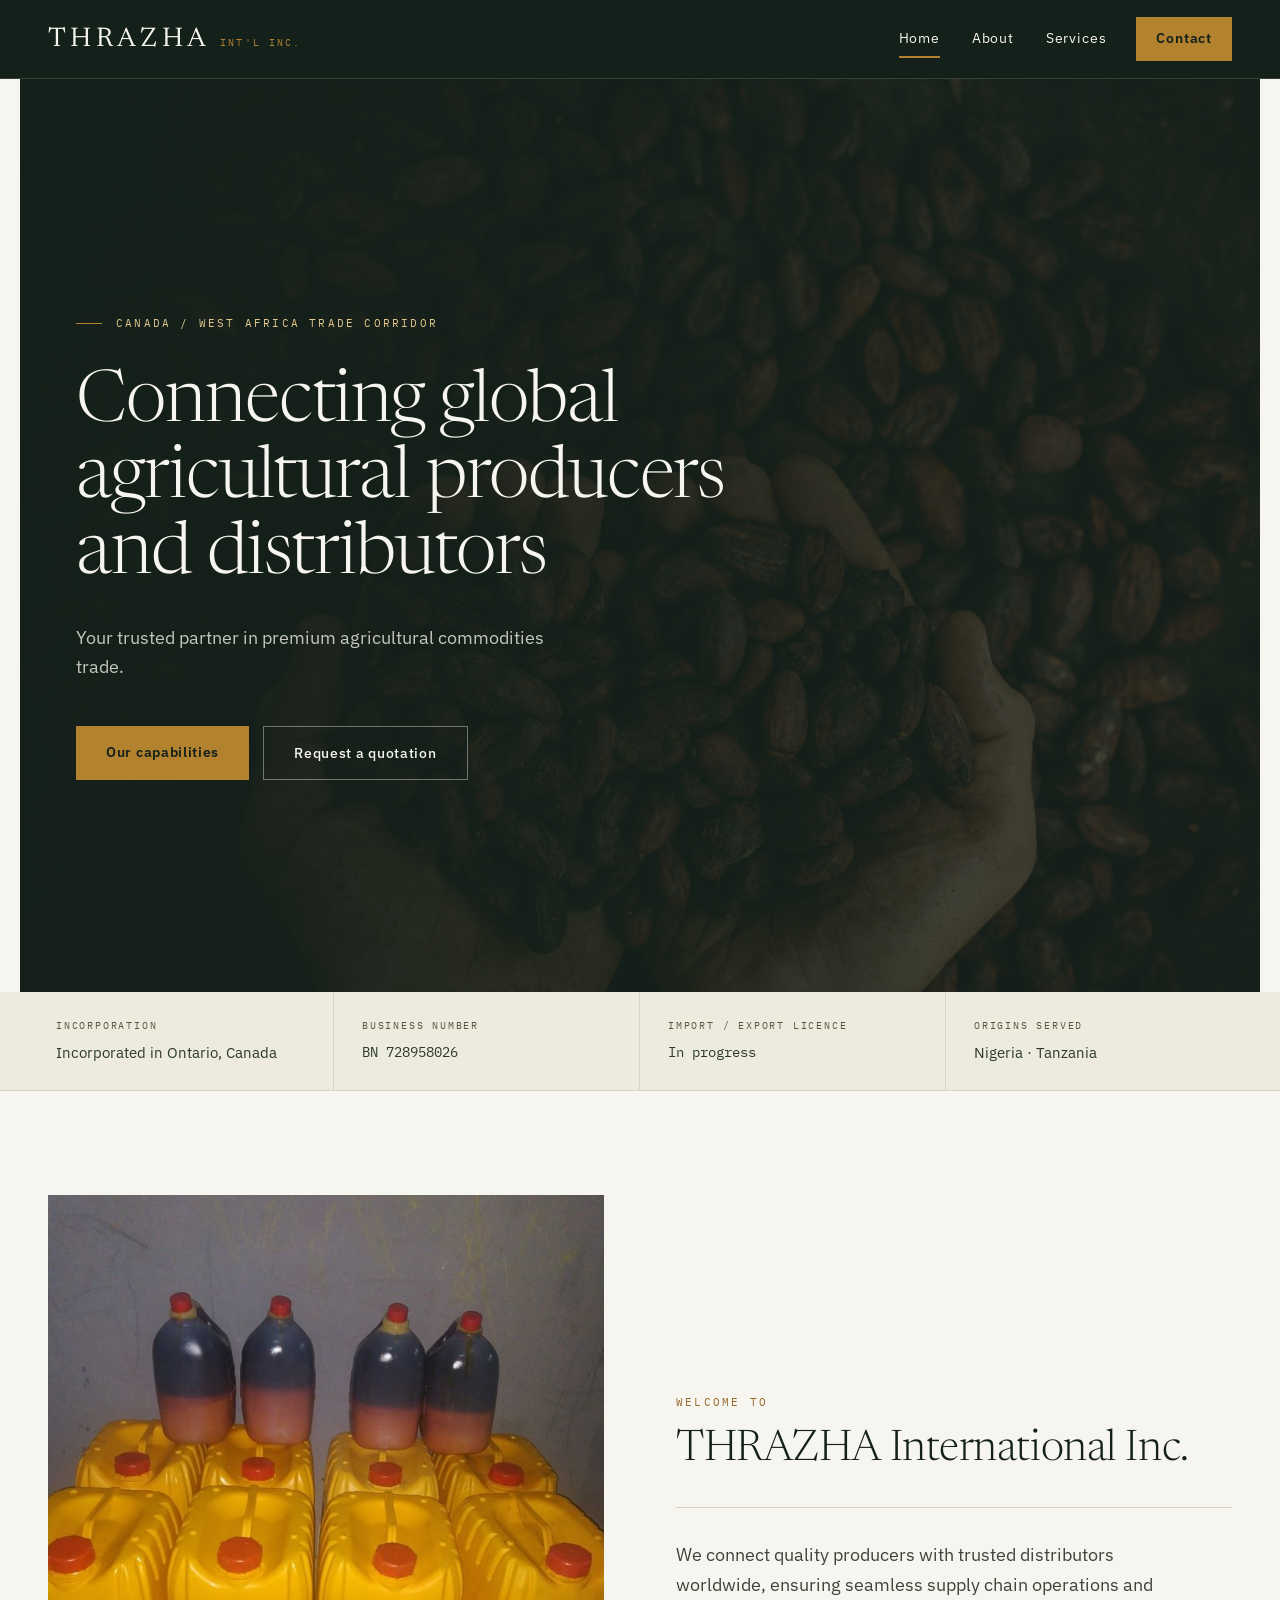
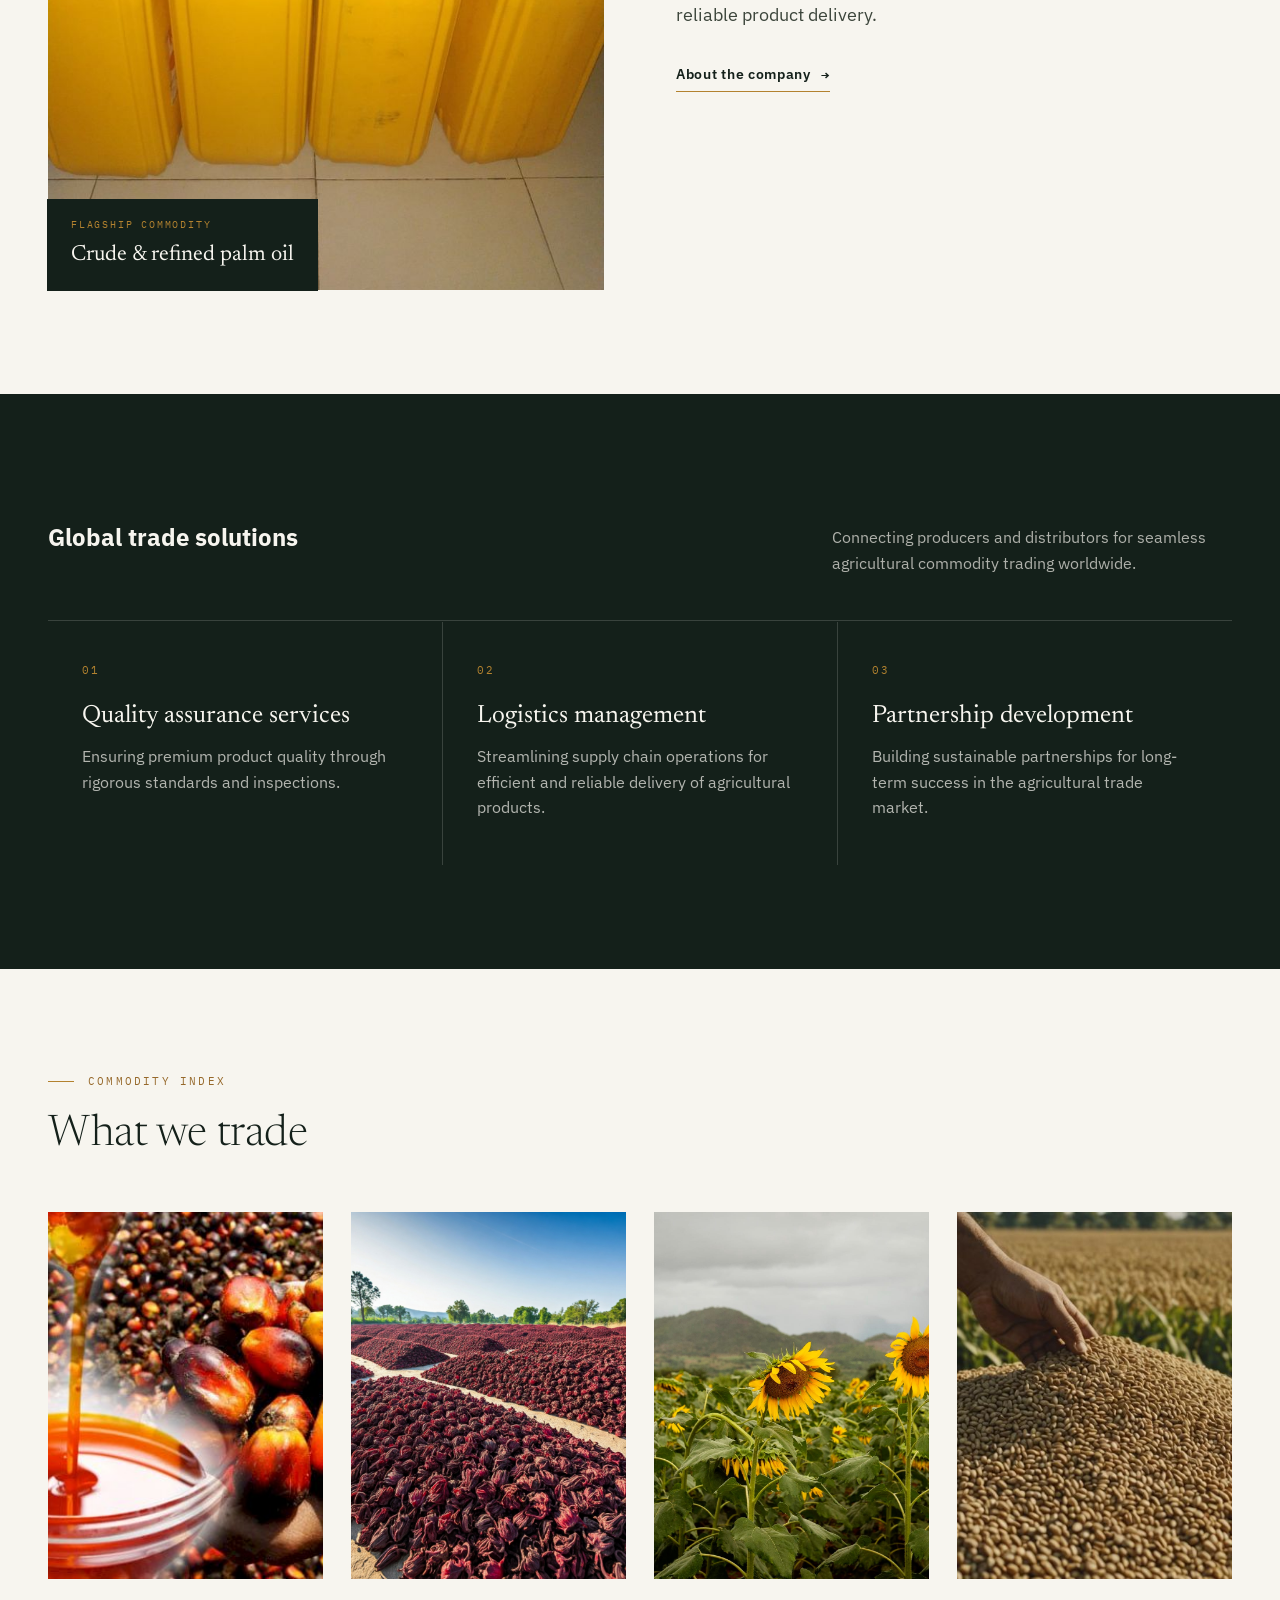
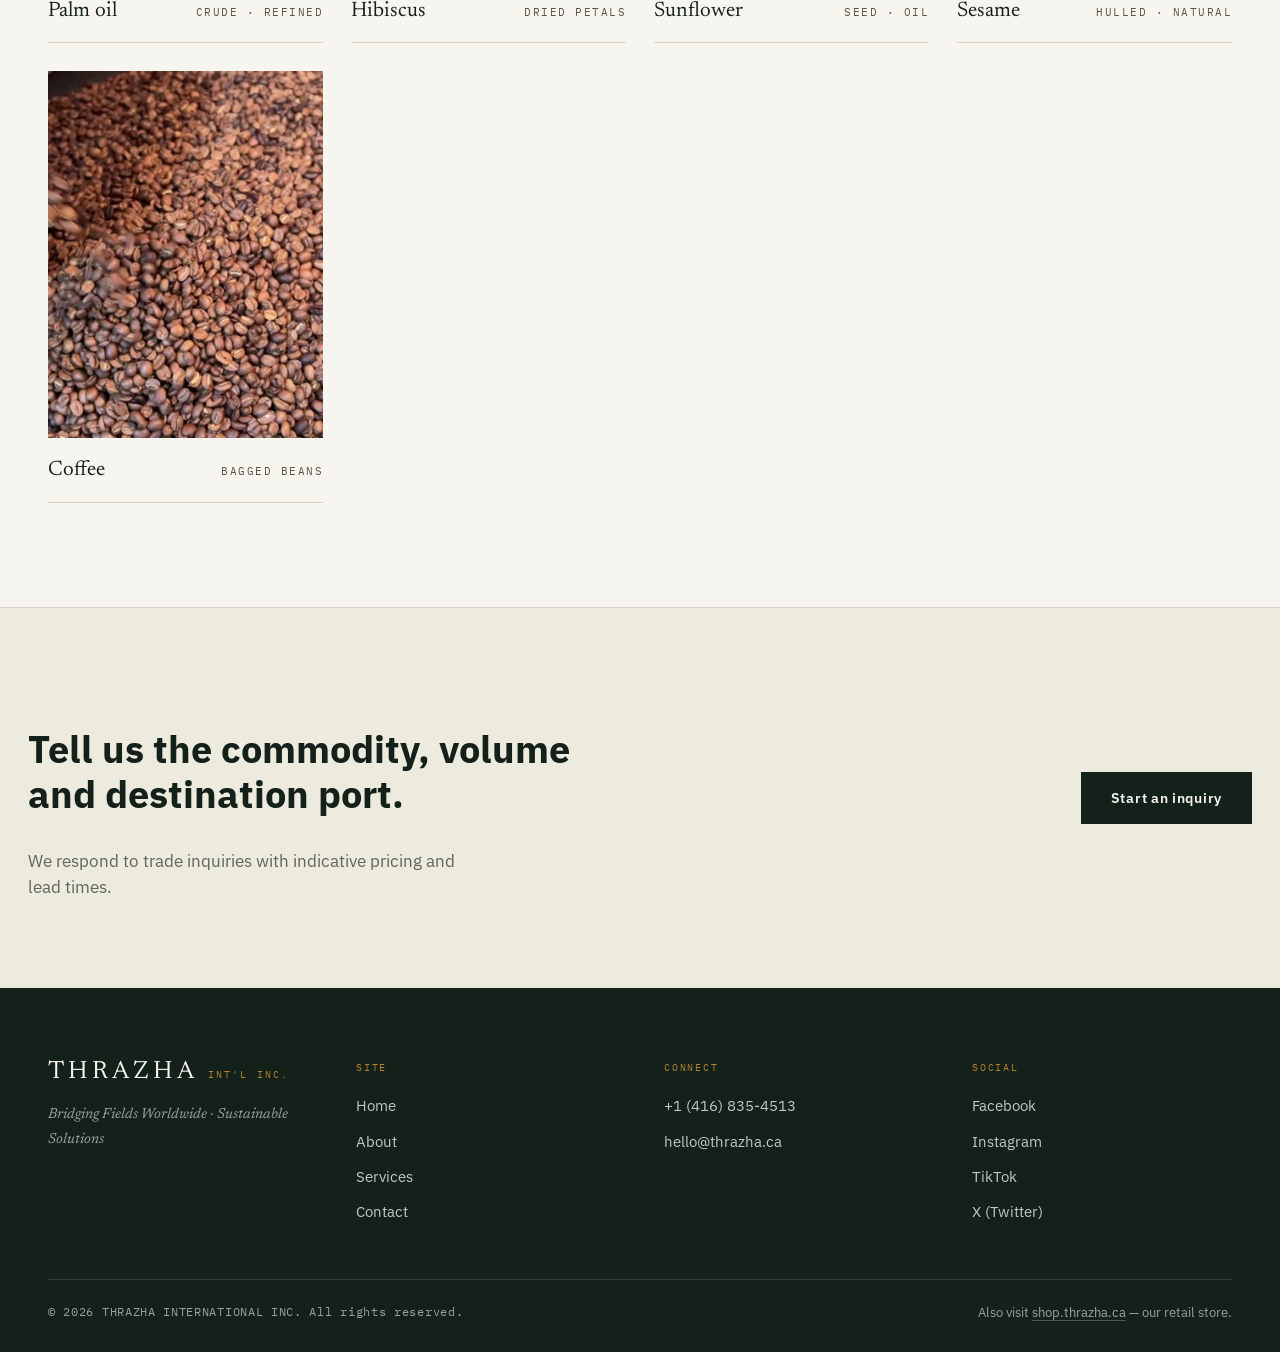
==== commit 2d241562: "Replace registration placeholders with real company details Fills in the business number, registered" ====
--- a/index.html
+++ b/index.html
@@ -50,15 +50,15 @@
   <div class="credentials-grid">
     <div class="credentials-item">
       <div class="credentials-label">Incorporation</div>
-      <div class="credentials-value">Federally incorporated in Ontario, Canada</div>
+      <div class="credentials-value">Incorporated in Ontario, Canada</div>
     </div>
     <div class="credentials-item">
       <div class="credentials-label">Business number</div>
-      <div class="credentials-value mono">[ BN 0000&nbsp;0000 ]</div>
+      <div class="credentials-value mono">BN 728958026</div>
     </div>
     <div class="credentials-item">
       <div class="credentials-label">Import / export licence</div>
-      <div class="credentials-value mono">[ Licence no. ]</div>
+      <div class="credentials-value mono">In progress</div>
     </div>
     <div class="credentials-item">
       <div class="credentials-label">Origins served</div>
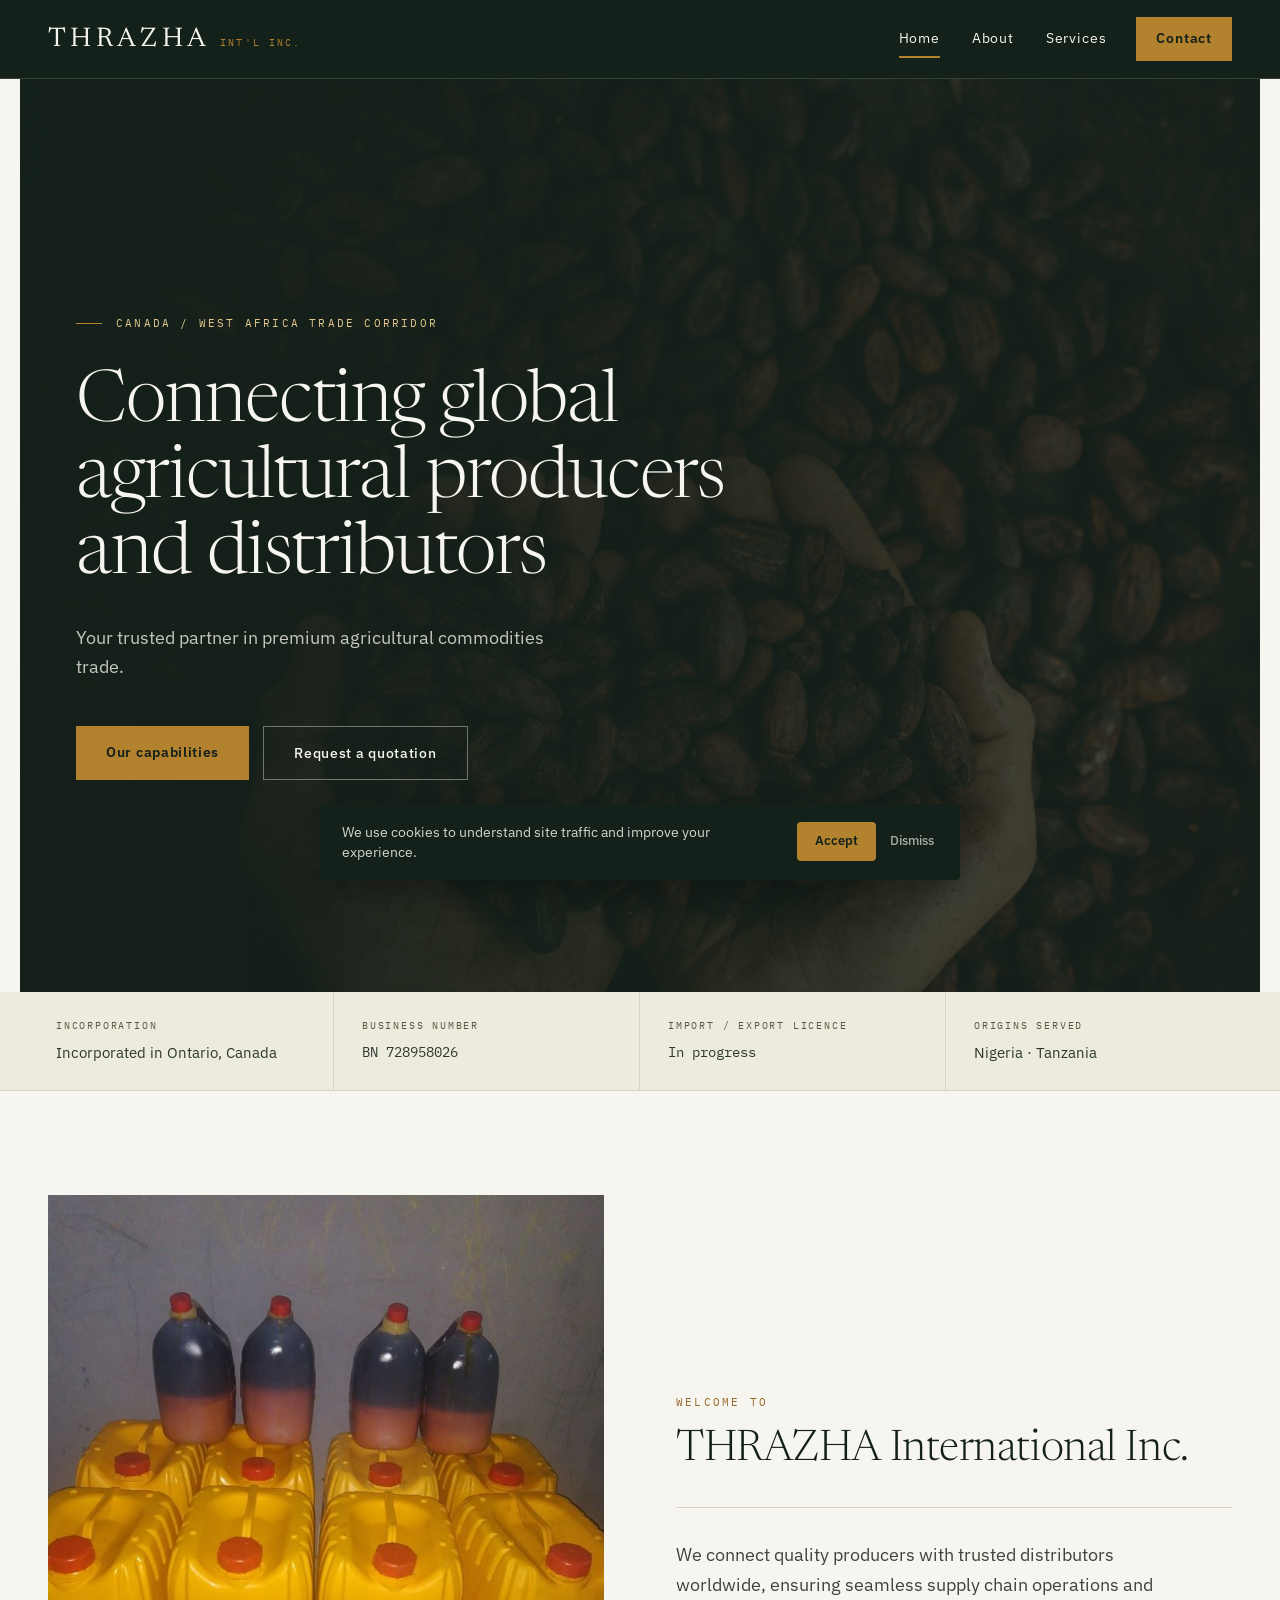
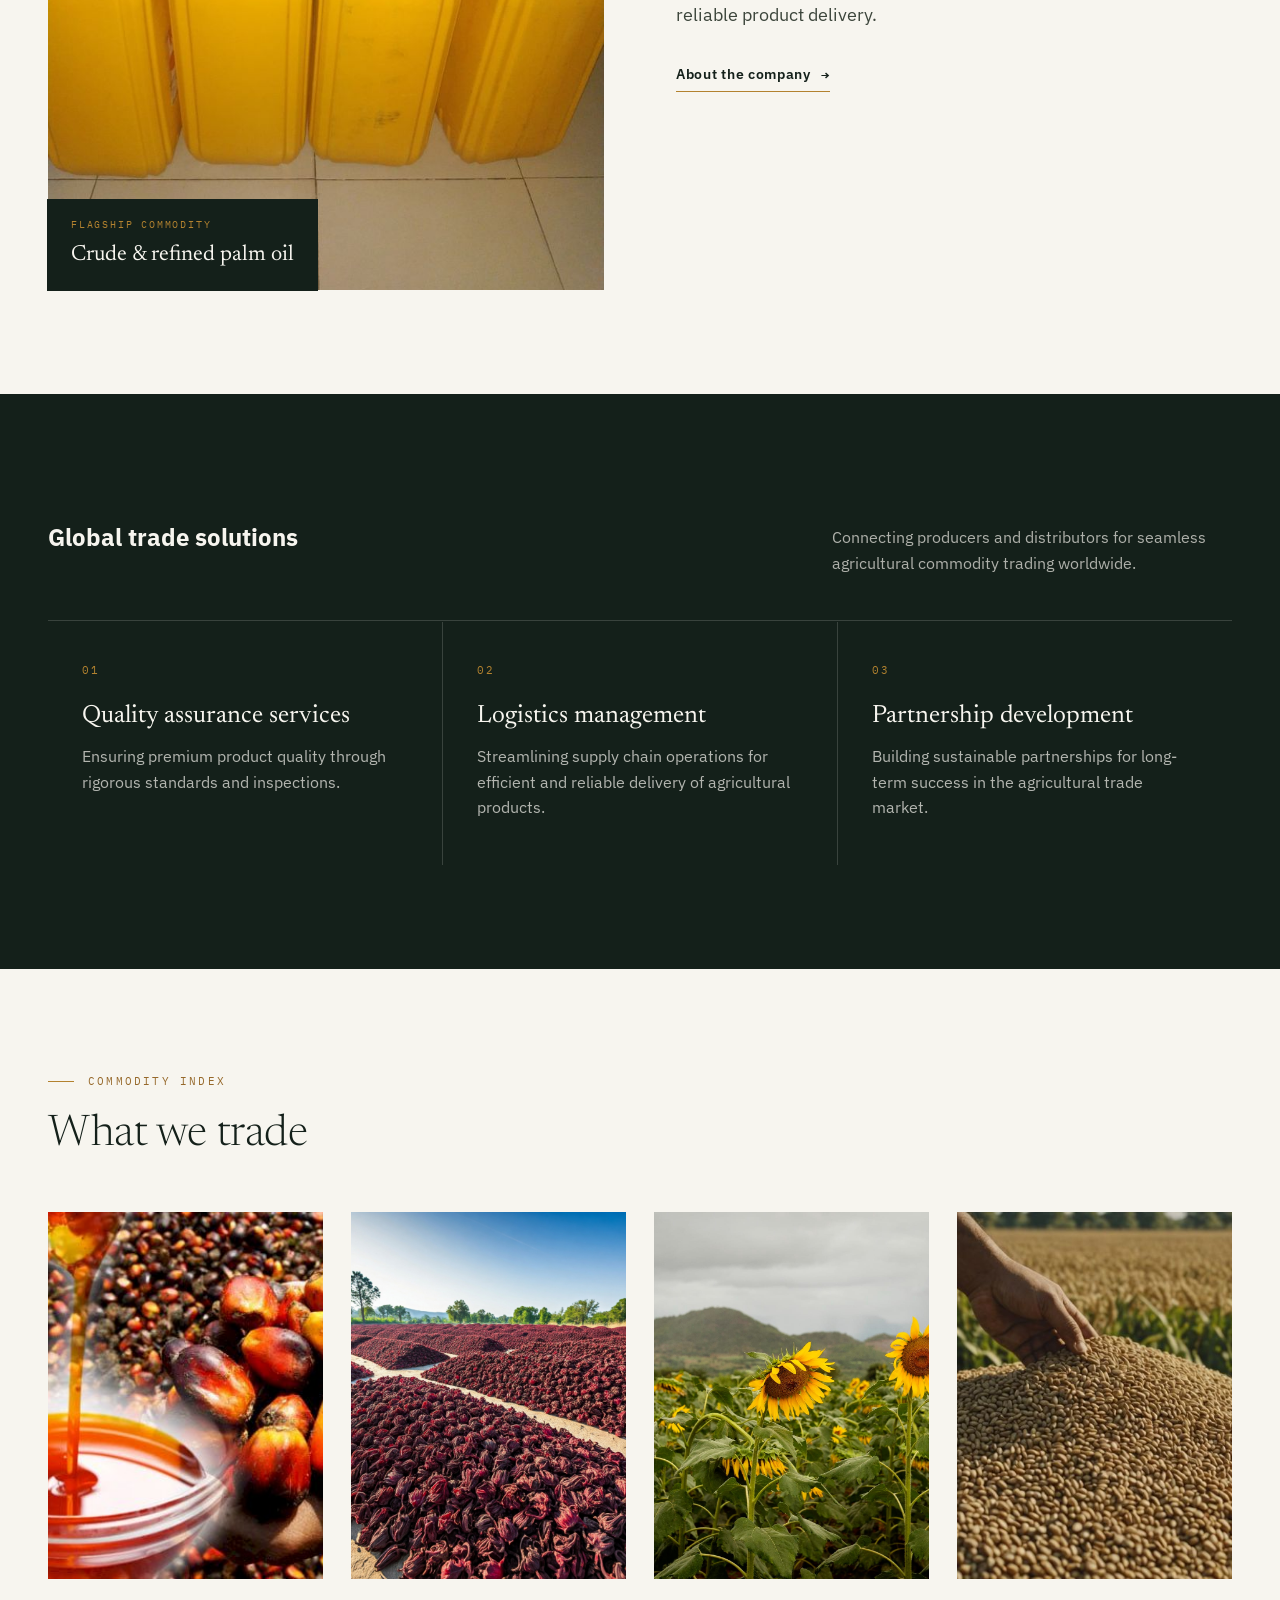
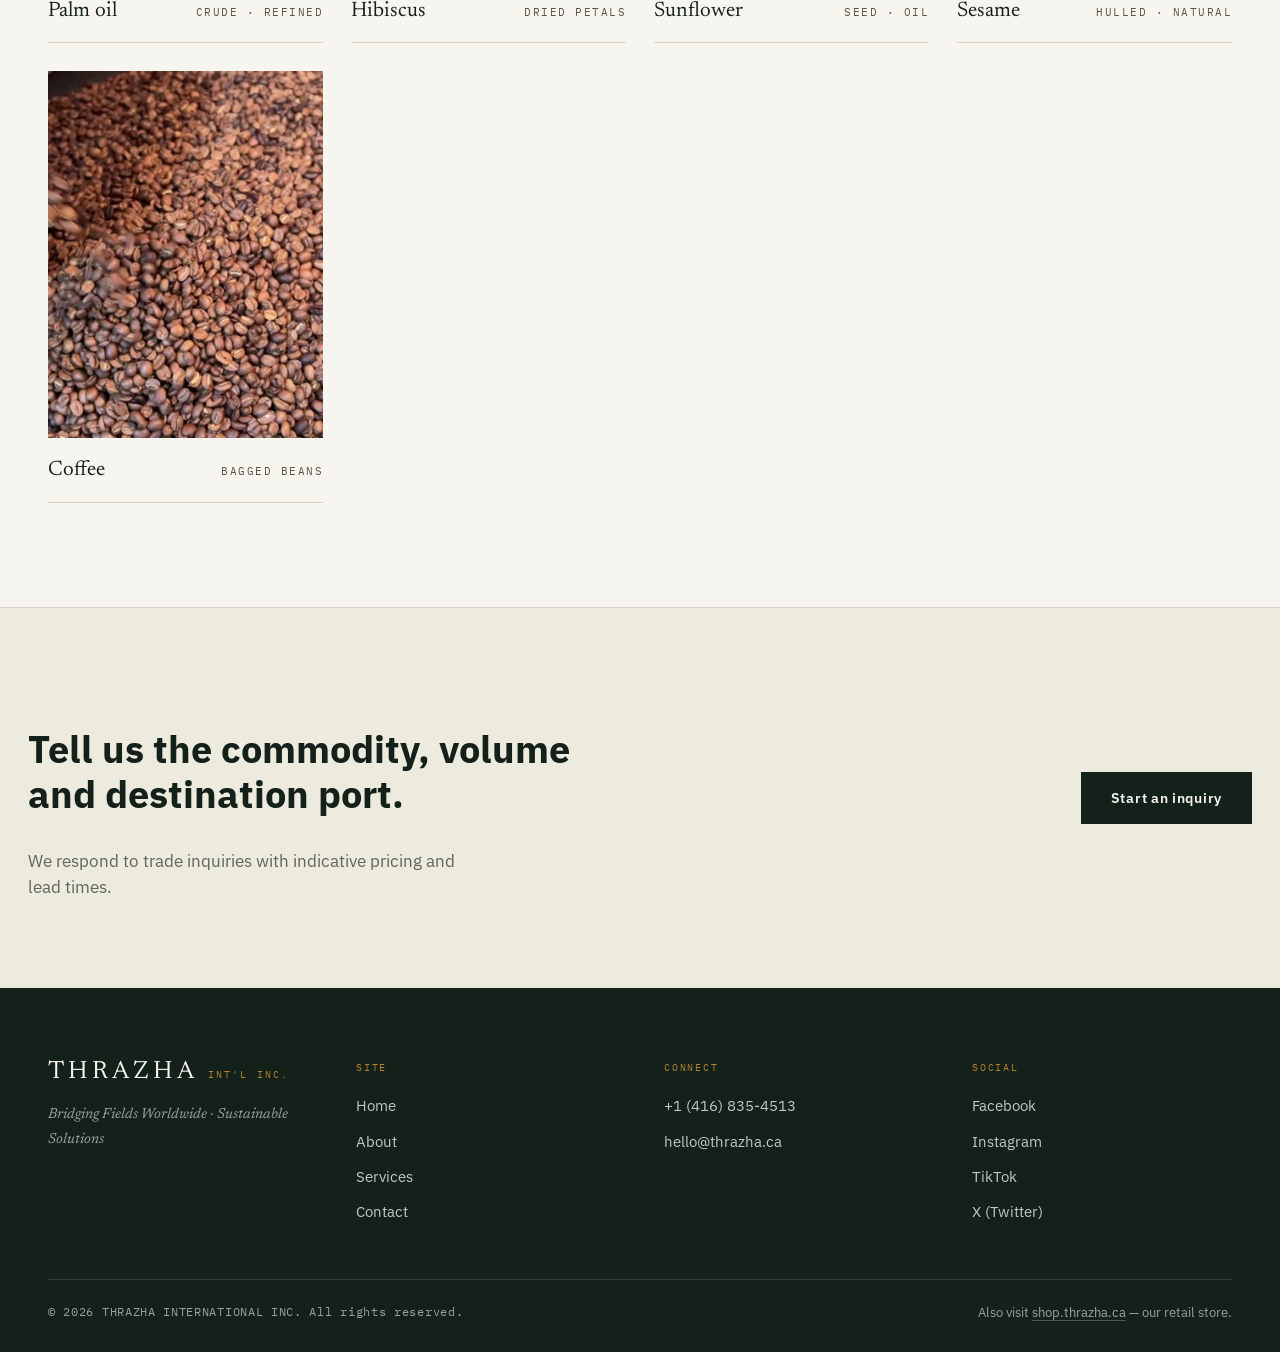
==== commit 1293c997: "Add Google Tag Manager, GA4, and a cookie consent banner - GTM (GTM-K8MLG3W6) snippet on every page:" ====
--- a/index.html
+++ b/index.html
@@ -1,17 +1,108 @@
 <!DOCTYPE html>
 <html lang="en">
 <head>
+<!-- Google Tag Manager -->
+<script>
+(function(){
+  window.dataLayer = window.dataLayer || [];
+  function gtag(){ window.dataLayer.push(arguments); }
+  window.gtag = gtag;
+  window.__loadAnalytics = function(){
+    if (window.__analyticsLoaded) return;
+    window.__analyticsLoaded = true;
+    (function(w,d,s,l,i){w[l]=w[l]||[];w[l].push({'gtm.start':
+    new Date().getTime(),event:'gtm.js'});var f=d.getElementsByTagName(s)[0],
+    j=d.createElement(s),dl=l!='dataLayer'?'&l='+l:'';j.async=true;j.src=
+    'https://www.googletagmanager.com/gtm.js?id='+i+dl;f.parentNode.insertBefore(j,f);
+    })(window,document,'script','dataLayer','GTM-K8MLG3W6');
+    var ga=document.createElement('script');
+    ga.async=true;
+    ga.src='https://www.googletagmanager.com/gtag/js?id=G-5YRZVWQFE5';
+    document.head.appendChild(ga);
+    gtag('js', new Date());
+    gtag('config', 'G-5YRZVWQFE5');
+  };
+  try {
+    if (localStorage.getItem('cookie_consent') === 'accepted') { window.__loadAnalytics(); }
+  } catch(e){}
+})();
+</script>
+<!-- End Google Tag Manager -->
 <meta charset="UTF-8">
 <meta name="viewport" content="width=device-width, initial-scale=1.0">
-<title>THRAZHA: Premier Canadian Agricultural Trading Company | THRAZHA - From Field to World</title>
-<meta name="description" content="Your trusted partner in global agricultural trade, connecting quality producers with premium markets worldwide.">
-<meta name="keywords" content="agricultural trading, palm oil, global trade">
+<title>THRAZHA International Inc. | Canadian Agricultural Trading Company</title>
+<meta name="description" content="THRAZHA International Inc. is a Canadian agricultural trading company connecting palm oil, hibiscus, sunflower, sesame and coffee producers with distributors worldwide.">
+<link rel="canonical" href="https://thrazha.ca/">
+<meta property="og:type" content="website">
+<meta property="og:site_name" content="THRAZHA International Inc.">
+<meta property="og:title" content="THRAZHA International Inc. | Canadian Agricultural Trading Company">
+<meta property="og:description" content="Connecting quality agricultural producers with trusted distributors worldwide. Request a quotation for palm oil, hibiscus, sunflower, sesame and coffee.">
+<meta property="og:url" content="https://thrazha.ca/">
+<meta property="og:image" content="https://thrazha.ca/assets/unsplash-svc-2.jpg">
+<meta property="og:locale" content="en_CA">
+<meta name="twitter:card" content="summary_large_image">
+<meta name="twitter:title" content="THRAZHA International Inc. | Canadian Agricultural Trading Company">
+<meta name="twitter:description" content="Connecting quality agricultural producers with trusted distributors worldwide. Request a quotation for palm oil, hibiscus, sunflower, sesame and coffee.">
+<meta name="twitter:image" content="https://thrazha.ca/assets/unsplash-svc-2.jpg">
+<link rel="icon" href="assets/logo.jpeg">
 <link rel="preconnect" href="https://fonts.googleapis.com">
 <link rel="preconnect" href="https://fonts.gstatic.com" crossorigin>
 <link href="https://fonts.googleapis.com/css2?family=Newsreader:ital,opsz,wght@0,6..72,300;0,6..72,400;0,6..72,500;1,6..72,300;1,6..72,400&family=IBM+Plex+Sans:wght@400;500;600&family=IBM+Plex+Mono:wght@400;500&display=swap" rel="stylesheet">
 <link rel="stylesheet" href="style.css">
+<script type="application/ld+json">
+{
+  "@context": "https://schema.org",
+  "@type": "Organization",
+  "name": "THRAZHA International Inc.",
+  "url": "https://thrazha.ca/",
+  "logo": "https://thrazha.ca/assets/logo.jpeg",
+  "image": "https://thrazha.ca/assets/unsplash-svc-2.jpg",
+  "telephone": "+1-416-835-4513",
+  "email": "hello@thrazha.ca",
+  "address": {
+    "@type": "PostalAddress",
+    "streetAddress": "35 David Salomon Drive",
+    "addressLocality": "North York",
+    "addressRegion": "ON",
+    "postalCode": "M3C 1E6",
+    "addressCountry": "CA"
+  },
+  "description": "Canadian agricultural trading company connecting palm oil, hibiscus, sunflower, sesame and coffee producers with distributors worldwide."
+}
+</script>
 </head>
 <body>
+<!-- Google Tag Manager (noscript) -->
+<noscript><iframe src="https://www.googletagmanager.com/ns.html?id=GTM-K8MLG3W6"
+height="0" width="0" style="display:none;visibility:hidden"></iframe></noscript>
+<!-- End Google Tag Manager (noscript) -->
+
+<div id="cookieConsent" class="cookie-consent" hidden>
+  <p>We use cookies to understand site traffic and improve your experience.</p>
+  <div class="cookie-consent-actions">
+    <button type="button" id="cookieAccept">Accept</button>
+    <button type="button" id="cookieDismiss">Dismiss</button>
+  </div>
+</div>
+<script>
+(function(){
+  try {
+    var consent = localStorage.getItem('cookie_consent');
+    var dismissed = sessionStorage.getItem('cookie_dismissed');
+    var banner = document.getElementById('cookieConsent');
+    if (consent !== 'accepted' && !dismissed) { banner.hidden = false; }
+    document.getElementById('cookieAccept').addEventListener('click', function(){
+      try { localStorage.setItem('cookie_consent', 'accepted'); } catch(e){}
+      banner.hidden = true;
+      if (window.__loadAnalytics) window.__loadAnalytics();
+    });
+    document.getElementById('cookieDismiss').addEventListener('click', function(){
+      try { sessionStorage.setItem('cookie_dismissed', '1'); } catch(e){}
+      banner.hidden = true;
+    });
+  } catch(e){}
+})();
+</script>
 
 <header>
   <div class="header-inner">
--- a/style.css
+++ b/style.css
@@ -489,3 +489,47 @@
   .section-dark-inner, .pillars-inner, .cta-banner-inner { padding-left: 20px; padding-right: 20px; }
   .hero-inner { padding: 88px 20px 64px; }
 }
+
+/* COOKIE CONSENT BANNER */
+.cookie-consent {
+  position: fixed;
+  left: 20px;
+  right: 20px;
+  bottom: 20px;
+  z-index: 500;
+  max-width: 640px;
+  margin: 0 auto;
+  background: var(--ink);
+  color: var(--bg);
+  padding: 18px 22px;
+  border-radius: 4px;
+  box-shadow: 0 12px 32px rgba(0,0,0,0.28);
+  display: flex;
+  flex-wrap: wrap;
+  align-items: center;
+  justify-content: space-between;
+  gap: 14px;
+}
+.cookie-consent p { margin: 0; font-size: 13.5px; line-height: 1.5; color: rgba(247,245,239,0.85); flex: 1 1 240px; }
+.cookie-consent-actions { display: flex; gap: 10px; align-items: center; flex: 0 0 auto; }
+.cookie-consent-actions #cookieAccept {
+  background: var(--gold);
+  color: var(--ink);
+  border: none;
+  border-radius: 4px;
+  padding: 9px 18px;
+  font-size: 13px;
+  font-weight: 600;
+  cursor: pointer;
+}
+.cookie-consent-actions #cookieAccept:hover { background: var(--gold-hover); }
+.cookie-consent-actions #cookieDismiss {
+  background: none;
+  border: none;
+  color: rgba(247,245,239,0.65);
+  font-size: 13px;
+  font-weight: 500;
+  cursor: pointer;
+  padding: 9px 4px;
+}
+.cookie-consent-actions #cookieDismiss:hover { color: var(--bg); }
